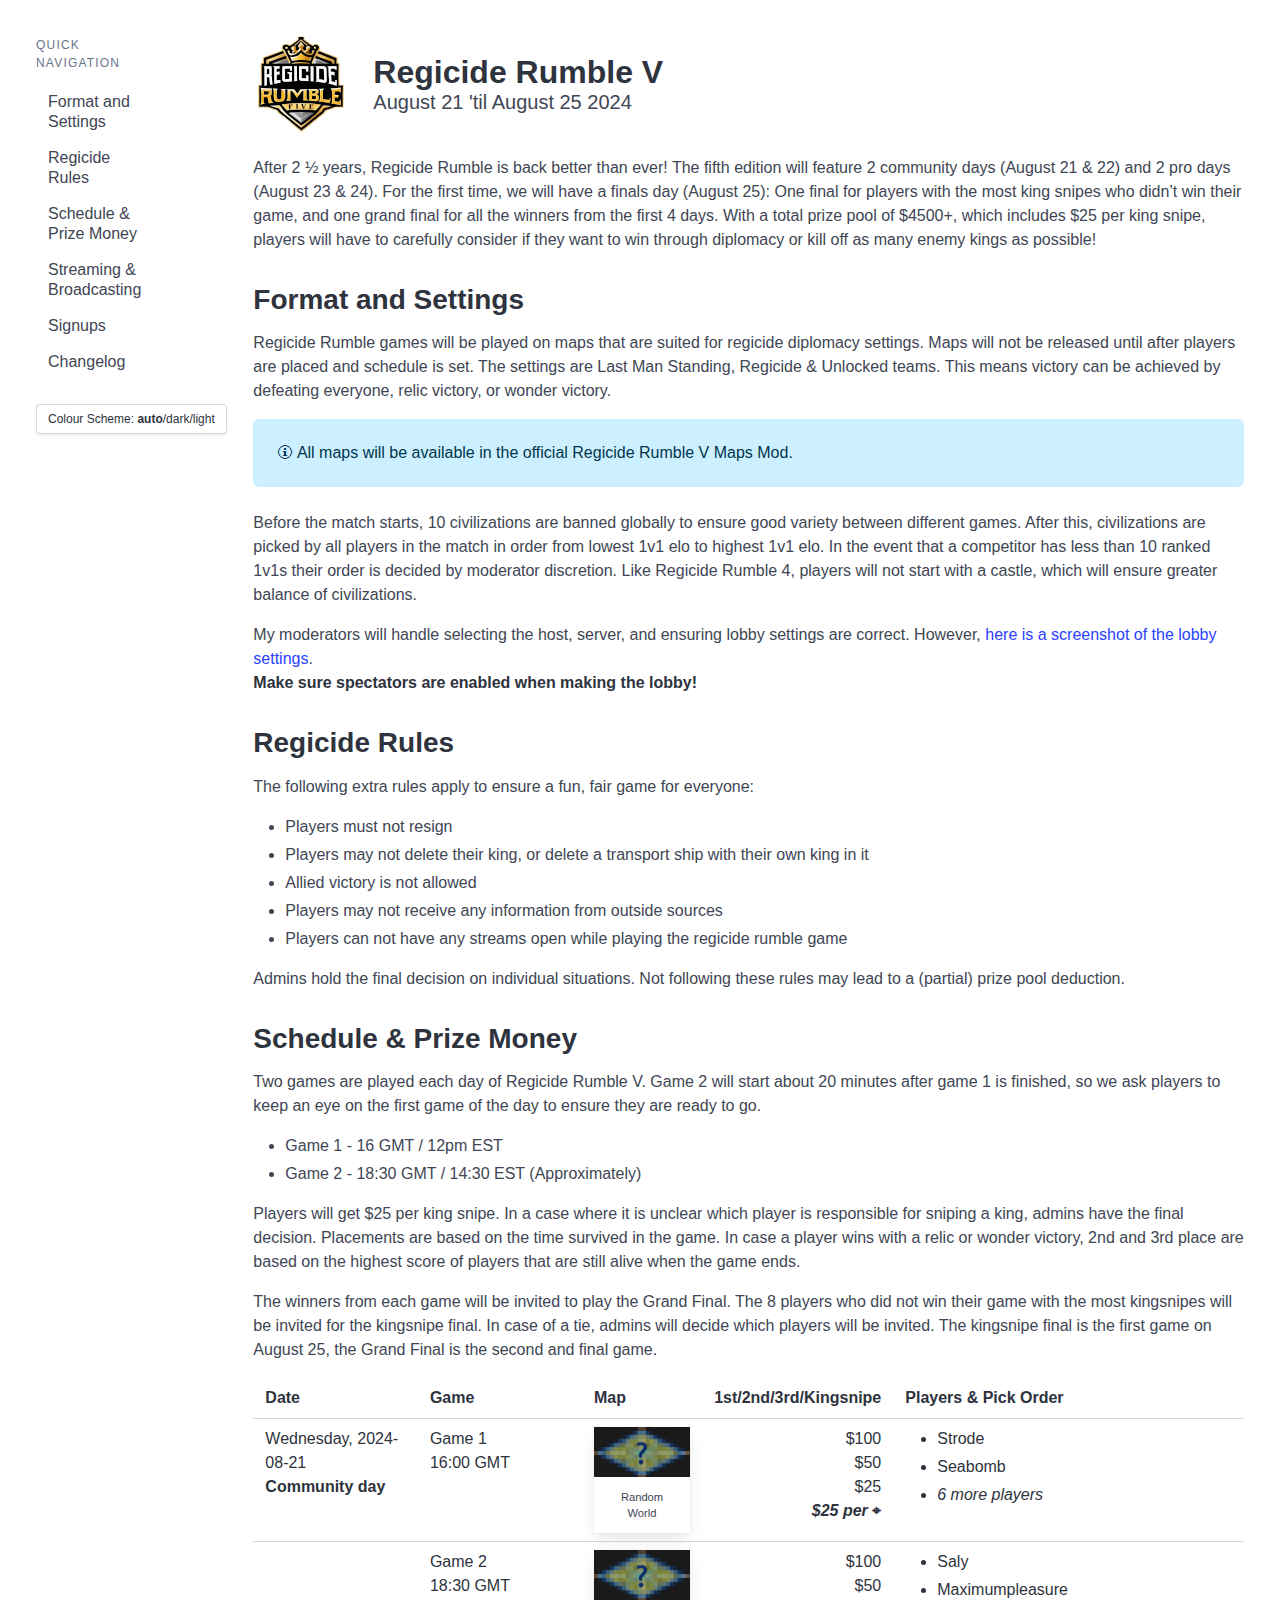
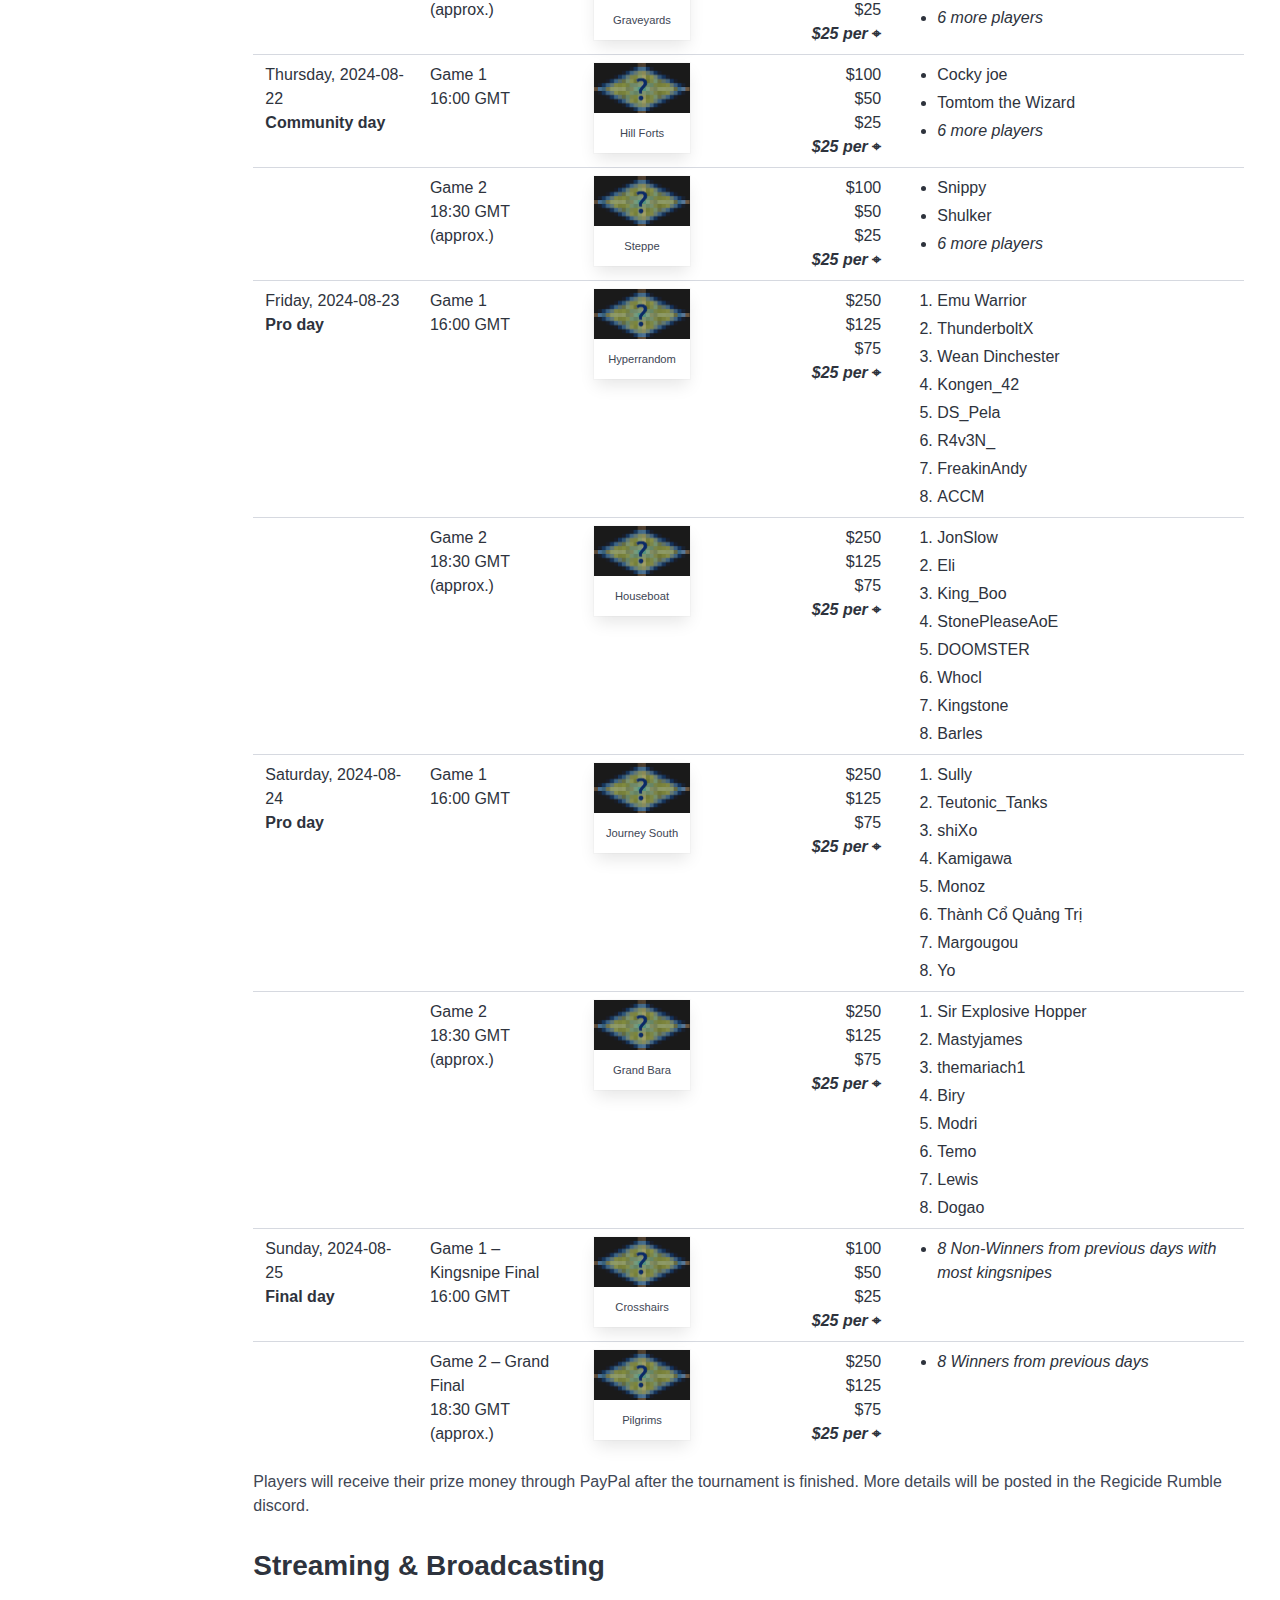
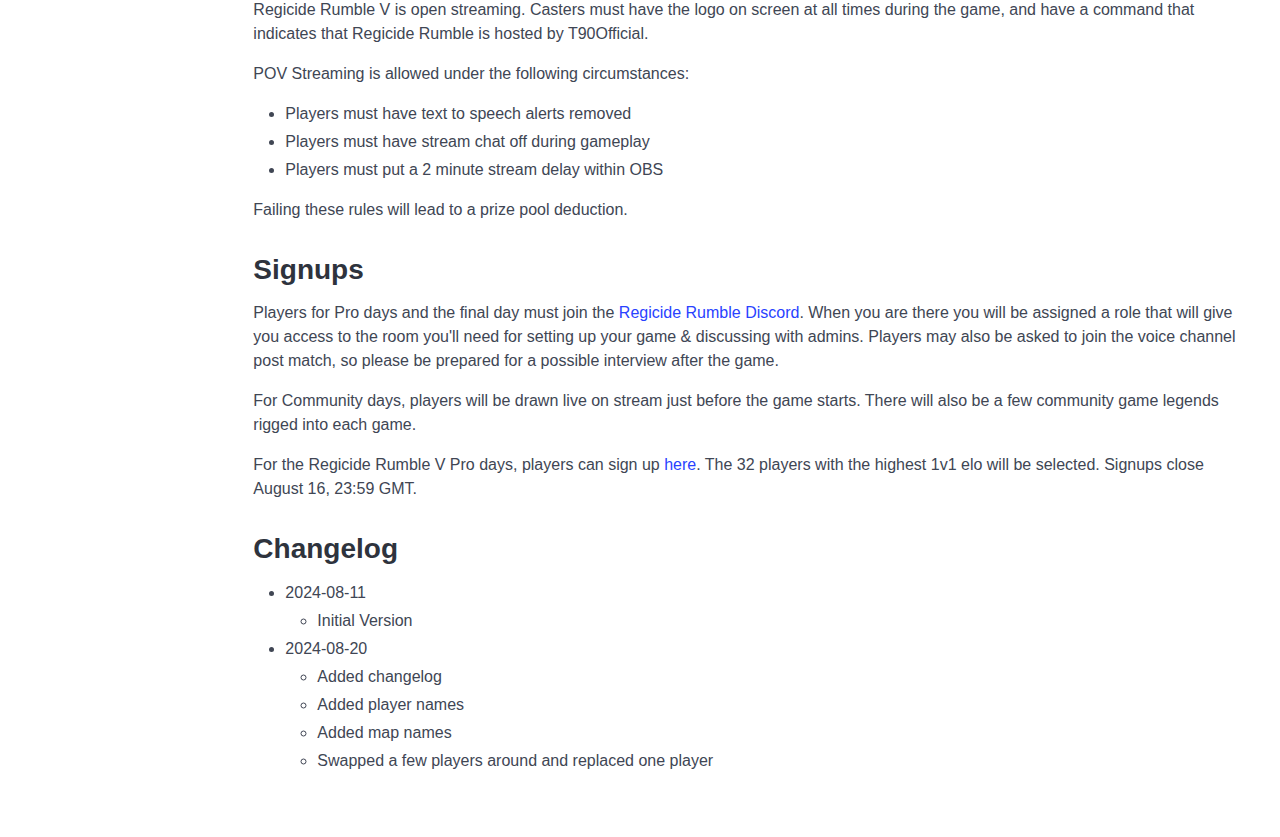
==== rr5/index.html @ 66075f6e "Swap players around and replace one player" ====
<!doctype html>
<html class="no-js" lang="en">

<head>
  <meta charset="utf-8">
  <meta name="viewport" content="width=device-width, initial-scale=1">
  <title>Regicide Rumble V</title>
  <link rel="stylesheet" href="css/bulma.min.css">
  <link rel="stylesheet" href="css/style.css">
  <meta name="description" content="Regicide Rumble 5">

  <meta property="og:title" content="Regicide Rumble 5">
  <meta property="og:description"
        content="The fifth edition will feature 2 community days (August 21 & 22) and 2 pro days (August 23 & 24). For the first time, we will have a finals day (August 25)!">
  <meta property="og:type" content="Website">
  <meta property="og:url" content="https://t90official.de/rr5">
  <meta property="og:image" content="https://t90official.de/rr5/icon.png">
  <meta property="og:image:alt" content="Regicide Rumble 5">

  <link rel="icon" href="/favicon.ico" sizes="any">
  <link rel="icon" href="/icon.png" type="image/png">
  <link rel="apple-touch-icon" href="icon.png">

  <link rel="manifest" href="site.webmanifest">
  <meta name="theme-color" content="#0c7fb6">
</head>

<body>
<div class="columns is-fullheight">
  <aside class="column is-2 is-narrow-mobile section menu">
    <p class="menu-label">Quick Navigation</p>
    <ul class="menu-list">
      <li><a href="#format-and-settings">Format and Settings</a></li>
      <li><a href="#regicide-rules">Regicide Rules</a></li>
      <li><a href="#schedule-and-prize-money">Schedule &amp; Prize Money</a></li>
      <li><a href="#streaming-and-broadcasting">Streaming &amp; Broadcasting</a></li>
      <li><a href="#signups">Signups</a></li>
      <li><a href="#changelog">Changelog</a></li>
    </ul>
    <button class="button is-small mt-5" onclick="toggleColourScheme()">
      Colour Scheme:&nbsp;
      <span class="colourscheme-auto">auto</span>
      /
      <span class="colourscheme-dark">dark</span>
      /
      <span class="colourscheme-light">light</span>
    </button>
  </aside>
  <div class="section">
    <div class="container">
      <div class="columns is-vcentered">
        <div class="column is-narrow">
          <figure class="image is-96x96">
            <img src="img/logo.png"/>
          </figure>
        </div>
        <div class="column">
          <h1 class="title">
            Regicide Rumble V
          </h1>
          <p class="subtitle">
            August 21 'til August 25 2024
          </p>
        </div>
      </div>
      <div class="content">
        <p>
          After 2 ½ years, Regicide Rumble is back better than ever!
          The fifth edition will feature 2 community days (August 21 & 22) and 2 pro days (August 23 & 24).
          For the first time, we will have a finals day (August 25):
          One final for players with the most king snipes who didn’t win their game,
          and one grand final for all the winners from the first 4 days.
          With a total prize pool of $4500+, which includes $25 per king snipe,
          players will have to carefully consider if they want to win through diplomacy
          or kill off as many enemy kings as possible!
        </p>

        <h2 id="format-and-settings">Format and Settings</h2>

        <p>
          Regicide Rumble games will be played on maps that are suited for regicide diplomacy settings. Maps will not be
          released until after players are placed and schedule is set. The settings are Last Man Standing, Regicide &
          Unlocked teams. This means victory can be achieved by defeating everyone, relic victory, or wonder victory.
        </p>

        <div class="notification is-info is-light">
          🛈 All maps will be available in the official Regicide Rumble V Maps Mod.
        </div>

        <p>
          Before the match starts, 10 civilizations are banned globally to ensure good variety between different games.
          After this, civilizations are picked by all players in the match in order from lowest 1v1 elo to highest 1v1
          elo.
          In the event that a competitor has less than 10 ranked 1v1s their order is decided by moderator discretion.
          Like Regicide Rumble 4, players will not start with a castle, which will ensure greater
          balance of civilizations.
        </p>
        <p>
          My moderators will handle selecting the host, server, and ensuring lobby settings are correct.
          However, <a href="img/lobby.png">here is a screenshot of the lobby settings</a>.<br>
          <strong>Make sure spectators are enabled when making the lobby!</strong>
        </p>

        <h2 id="regicide-rules">Regicide Rules</h2>

        <p>
          The following extra rules apply to ensure a fun, fair game for everyone:
        </p>
        <ul>
          <li>Players must not resign</li>
          <li>Players may not delete their king, or delete a transport ship with their own king in it</li>
          <li>Allied victory is not allowed</li>
          <li>Players may not receive any information from outside sources</li>
          <li>Players can not have any streams open while playing the regicide rumble game</li>
        </ul>

        <p>
          Admins hold the final decision on individual situations. Not following these rules may lead to a (partial)
          prize
          pool deduction.
        </p>

        <h2 id="schedule-and-prize-money">Schedule & Prize Money</h2>

        <p>
          Two games are played each day of Regicide Rumble V. Game 2 will start about 20 minutes after game 1 is
          finished, so we ask players to keep an eye on the first game of the day to ensure they are ready to go.
        </p>


        <ul>
          <li>Game 1 - 16 GMT / 12pm EST</li>
          <li>Game 2 - 18:30 GMT / 14:30 EST (Approximately)</li>
        </ul>
        <p>
          Players will get $25 per king snipe. In a case where it is unclear which player is responsible for sniping a
          king, admins have the final decision. Placements are based on the time survived in the game. In case a player
          wins with a relic or wonder victory, 2nd and 3rd place are based on the highest score of players that are
          still alive when the game ends.
        </p>
        <p>
          The winners from each game will be invited to play the Grand Final. The 8 players who did not win their game
          with the most kingsnipes will be invited for the kingsnipe final. In case of a tie, admins will decide which
          players will be invited. The kingsnipe final is the first game on August 25, the Grand Final is the second and
          final game.
        </p>

        <table class="table">
          <tr>
            <th>Date</th>
            <th>Game</th>
            <th>Map</th>
            <th>1st/2nd/3rd/Kingsnipe</th>
            <th>Players &amp; Pick Order</th>
          </tr>
          <tr>
            <td>Wednesday, 2024-08-21<br><b>Community day</b></td>
            <td>Game 1<br>16:00 GMT</td>
            <td>
              <a href="img/sample-big.png">
                <div class="card">
                  <div class="card-image">
                    <figure class="image">
                      <img
                        src="img/sample.png"
                        alt="Placeholder image"
                      />
                    </figure>
                  </div>
                  <div class="card-content">
                    Random World
                  </div>
                </div>
              </a>
            </td>
            <td>$100<br>$50<br>$25<br><b><i>$25 per </i>⌖</b></td>
            <td>
              <ul>
                <li>Strode</li>
                <li>Seabomb</li>
                <li><i>6 more players</i></li>
              </ul>
            </td>
          </tr>
          <tr>
            <td></td>
            <td>Game 2<br>18:30 GMT (approx.)</td>
            <td>
              <a href="img/sample-big.png">
                <div class="card">
                  <div class="card-image">
                    <figure class="image">
                      <img
                        src="img/sample.png"
                        alt="Placeholder image"
                      />
                    </figure>
                  </div>
                  <div class="card-content">
                    Graveyards
                  </div>
                </div>
              </a>
            </td>
            <td>$100<br>$50<br>$25<br><b><i>$25 per </i>⌖</b></td>
            <td>
              <ul>
                <li>Saly</li>
                <li>Maximumpleasure</li>
                <li><i>6 more players</i></li>
              </ul>
            </td>
          </tr>
          <tr>
            <td>Thursday, 2024-08-22<br><b>Community day</b></td>
            <td>Game 1<br>16:00 GMT</td>
            <td>
              <a href="img/sample-big.png">
                <div class="card">
                  <div class="card-image">
                    <figure class="image">
                      <img
                        src="img/sample.png"
                        alt="Placeholder image"
                      />
                    </figure>
                  </div>
                  <div class="card-content">
                    Hill Forts
                  </div>
                </div>
              </a>
            </td>
            <td>$100<br>$50<br>$25<br><b><i>$25 per </i>⌖</b></td>
            <td>
              <ul>
                <li>Cocky joe</li>
                <li>Tomtom the Wizard</li>
                <li><i>6 more players</i></li>
              </ul>
            </td>
          </tr>
          <tr>
            <td></td>
            <td>Game 2<br>18:30 GMT (approx.)</td>
            <td>
              <a href="img/sample-big.png">
                <div class="card">
                  <div class="card-image">
                    <figure class="image">
                      <img
                        src="img/sample.png"
                        alt="Placeholder image"
                      />
                    </figure>
                  </div>
                  <div class="card-content">
                    Steppe
                  </div>
                </div>
              </a>
            </td>
            <td>$100<br>$50<br>$25<br><b><i>$25 per </i>⌖</b></td>
            <td>
              <ul>
                <li>Snippy</li>
                <li>Shulker</li>
                <li><i>6 more players</i></li>
              </ul>
            </td>
          </tr>
          <tr>
            <td>Friday, 2024-08-23<br><b>Pro day</b></td>
            <td>Game 1<br>16:00 GMT</td>
            <td>
              <a href="img/sample-big.png">
                <div class="card">
                  <div class="card-image">
                    <figure class="image">
                      <img
                        src="img/sample.png"
                        alt="Placeholder image"
                      />
                    </figure>
                  </div>
                  <div class="card-content">
                    Hyperrandom
                  </div>
                </div>
              </a>
            </td>
            <td>$250<br>$125<br>$75<br><b><i>$25 per </i>⌖</b></td>
            <td>
              <ol>
                <li>Emu Warrior</li>
                <li>ThunderboltX</li>
                <li>Wean Dinchester</li>
                <li>Kongen_42</li>
                <li>DS_Pela</li>
                <li>R4v3N_</li>
                <li>FreakinAndy</li>
                <li>ACCM</li>
              </ol>
            </td>
          </tr>
          <tr>
            <td></td>
            <td>Game 2<br>18:30 GMT (approx.)</td>
            <td>
              <a href="img/sample-big.png">
                <div class="card">
                  <div class="card-image">
                    <figure class="image">
                      <img
                        src="img/sample.png"
                        alt="Placeholder image"
                      />
                    </figure>
                  </div>
                  <div class="card-content">
                    Houseboat
                  </div>
                </div>
              </a>
            </td>
            <td>$250<br>$125<br>$75<br><b><i>$25 per </i>⌖</b></td>
            <td>
              <ol>
                <li>JonSlow</li>
                <li>Eli</li>
                <li>King_Boo</li>
                <li>StonePleaseAoE</li>
                <li>DOOMSTER</li>
                <li>Whocl</li>
                <li>Kingstone</li>
                <li>Barles</li>
              </ol>
            </td>
          </tr>
          <tr>
            <td>Saturday, 2024-08-24<br><b>Pro day</b></td>
            <td>Game 1<br>16:00 GMT</td>
            <td>
              <a href="img/sample-big.png">
                <div class="card">
                  <div class="card-image">
                    <figure class="image">
                      <img
                        src="img/sample.png"
                        alt="Placeholder image"
                      />
                    </figure>
                  </div>
                  <div class="card-content">
                    Journey South
                  </div>
                </div>
              </a>
            </td>
            <td>$250<br>$125<br>$75<br><b><i>$25 per </i>⌖</b></td>
            <td>
              <ol>
                <li>Sully</li>
                <li>Teutonic_Tanks</li>
                <li>shiXo</li>
                <li>Kamigawa</li>
                <li>Monoz</li>
                <li>Thành Cổ Quảng Trị</li>
                <li>Margougou</li>
                <li>Yo</li>
              </ol>
            </td>
          </tr>
          <tr>
            <td></td>
            <td>Game 2<br>18:30 GMT (approx.)</td>
            <td>
              <a href="img/sample-big.png">
                <div class="card">
                  <div class="card-image">
                    <figure class="image">
                      <img
                        src="img/sample.png"
                        alt="Placeholder image"
                      />
                    </figure>
                  </div>
                  <div class="card-content">
                    Grand Bara
                  </div>
                </div>
              </a>
            </td>
            <td>$250<br>$125<br>$75<br><b><i>$25 per </i>⌖</b></td>
            <td>
              <ol>
                <li>Sir Explosive Hopper</li>
                <li>Mastyjames</li>
                <li>themariach1</li>
                <li>Biry</li>
                <li>Modri</li>
                <li>Temo</li>
                <li>Lewis</li>
                <li>Dogao</li>
              </ol>
            </td>
          </tr>
          <tr>
            <td>Sunday, 2024-08-25<br><b>Final day</b></td>
            <td>Game 1 – Kingsnipe Final<br>16:00 GMT</td>
            <td>
              <a href="img/sample-big.png">
                <div class="card">
                  <div class="card-image">
                    <figure class="image">
                      <img
                        src="img/sample.png"
                        alt="Placeholder image"
                      />
                    </figure>
                  </div>
                  <div class="card-content">
                    Crosshairs
                  </div>
                </div>
              </a>
            </td>
            <td>$100<br>$50<br>$25<br><b><i>$25 per </i>⌖</b></td>
            <td>
              <ul>
                <li><i>8 Non-Winners from previous days with most kingsnipes</i></li>
              </ul>
            </td>
          </tr>
          <tr>
            <td></td>
            <td>Game 2 – Grand Final<br>18:30 GMT (approx.)</td>
            <td>
              <a href="img/sample-big.png">
                <div class="card">
                  <div class="card-image">
                    <figure class="image">
                      <img
                        src="img/sample.png"
                        alt="Placeholder image"
                      />
                    </figure>
                  </div>
                  <div class="card-content">
                    Pilgrims
                  </div>
                </div>
              </a>
            </td>
            <td>$250<br>$125<br>$75<br><b><i>$25 per </i>⌖</b></td>
            <td>
              <ul>
                <li><i>8 Winners from previous days</i></li>
              </ul>
            </td>
          </tr>
        </table>

        <p>
          Players will receive their prize money through PayPal after the tournament is finished.
          More details will be posted in the Regicide Rumble discord.
        </p>


        <h2 id="streaming-and-broadcasting">Streaming & Broadcasting</h2>

        <p>
          Regicide Rumble V is open streaming. Casters must have the logo on screen at all times during the game, and
          have a command that indicates that Regicide Rumble is hosted by T90Official.
        </p>
        <p>
          POV Streaming is allowed under the following circumstances:
        </p>
        <ul>
          <li>Players must have text to speech alerts removed</li>
          <li>Players must have stream chat off during gameplay</li>
          <li>Players must put a 2 minute stream delay within OBS</li>
        </ul>

        <p>
          Failing these rules will lead to a prize pool deduction.
        </p>

        <h2 id="signups">Signups</h2>

        <p>
          Players for Pro days and the final day must join the
          <a href="https://discord.gg/V7cvZp3d6P">Regicide Rumble Discord</a>. When you are there you will
          be assigned a role that will give you access to the room you'll need for setting up your game & discussing
          with admins. Players may also be asked to join the voice channel post match, so please be prepared for a
          possible interview after the game.
        </p>
        <p>
          For Community days, players will be drawn live on stream just before the game starts. There will also be a few
          community game legends rigged into each game.
        </p>
        <p>
          For the Regicide Rumble V Pro days, players can sign up <a href="https://forms.gle/PcfqK4EYPYj81sYC8">here</a>.
          The 32 players with the highest 1v1 elo will be selected. Signups close August 16, 23:59 GMT.
        </p>

        <h2 id="changelog">Changelog</h2>
        <ul>
          <li>2024-08-11
          <ul>
            <li>Initial Version</li>
          </ul>
          </li>
          <li>2024-08-20
          <ul>
            <li>Added changelog</li>
            <li>Added player names</li>
            <li>Added map names</li>
            <li>Swapped a few players around and replaced one player</li>
          </ul>
          </li>
        </ul>
      </div>
    </div>
  </div>
</div>
</body>
<script>
  const toggleColourScheme = () => {
    const currentTheme = document.documentElement.dataset.theme;
    if (currentTheme === undefined) {
      document.documentElement.dataset.theme = 'dark';
    } else if (currentTheme === 'dark') {
      document.documentElement.dataset.theme = 'light';
    } else if (currentTheme === 'light') {
      delete document.documentElement.dataset['theme'];
    }
  }
</script>
</html>
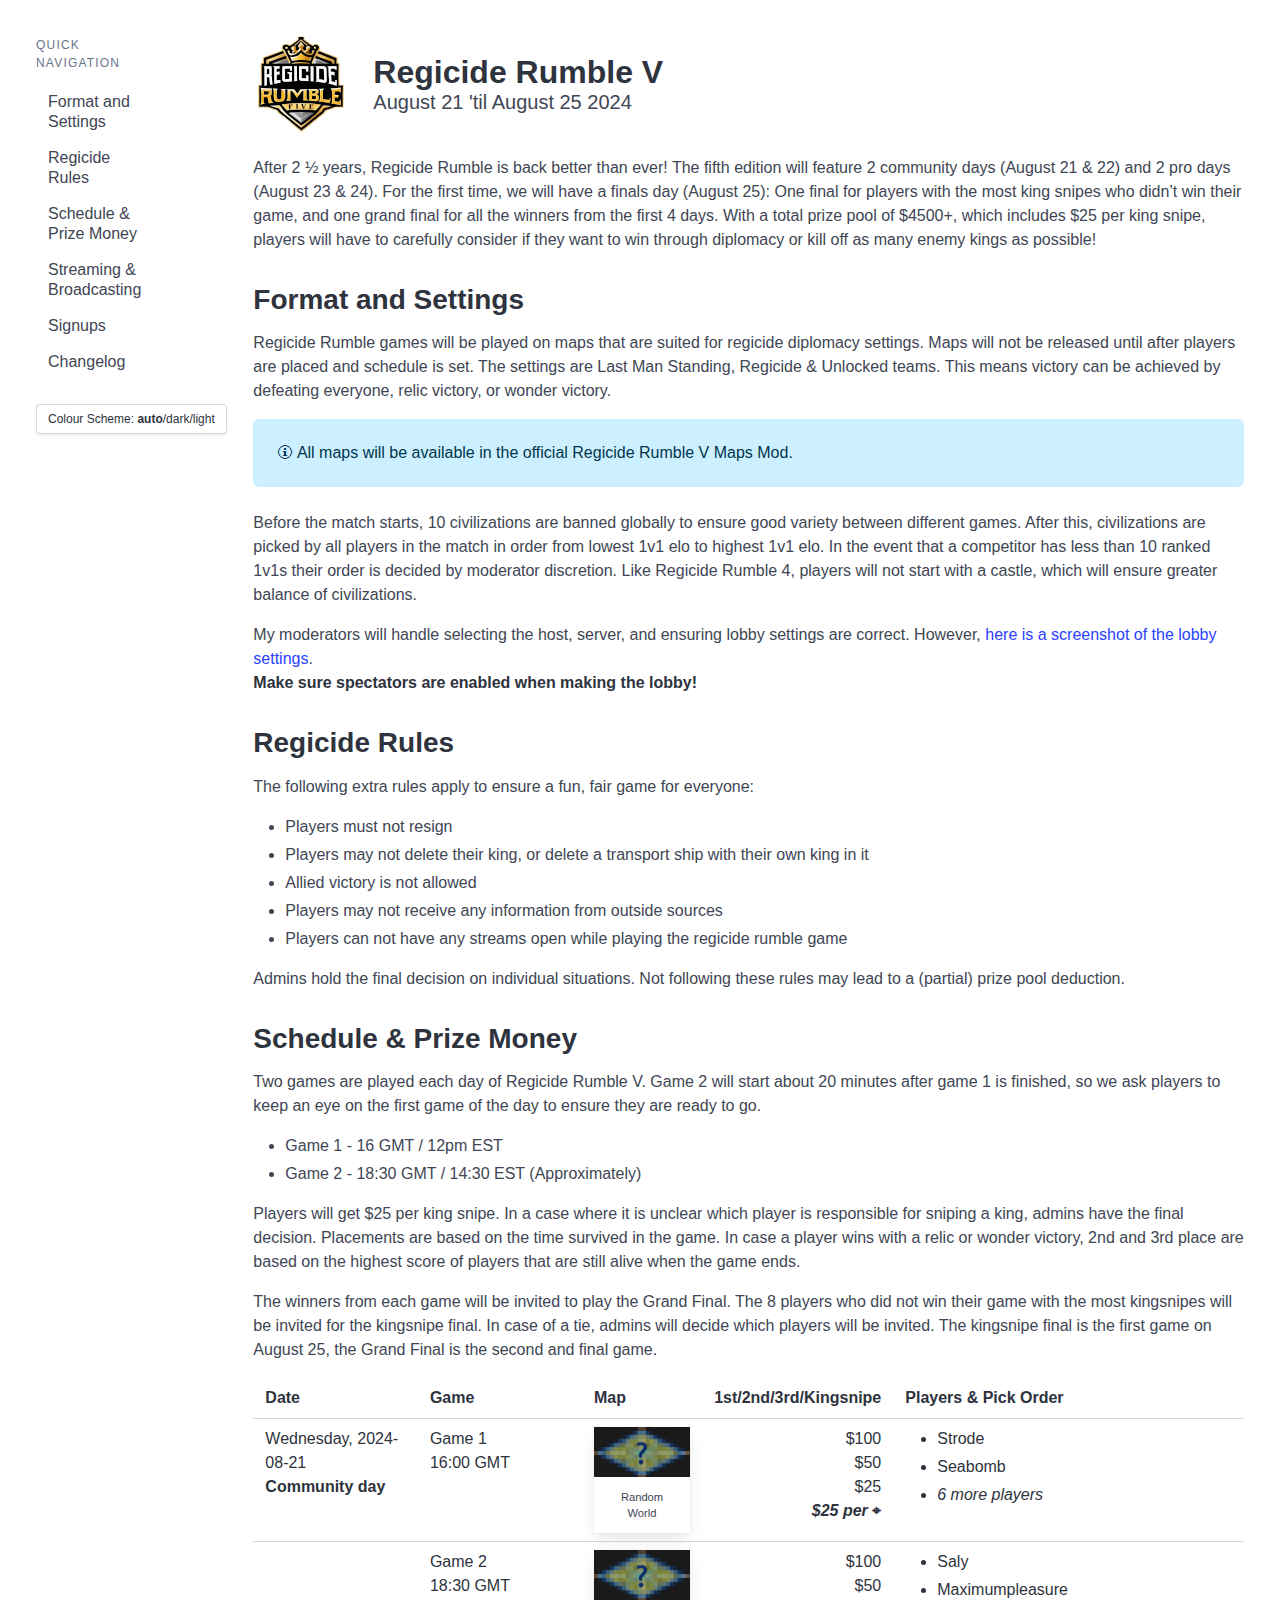
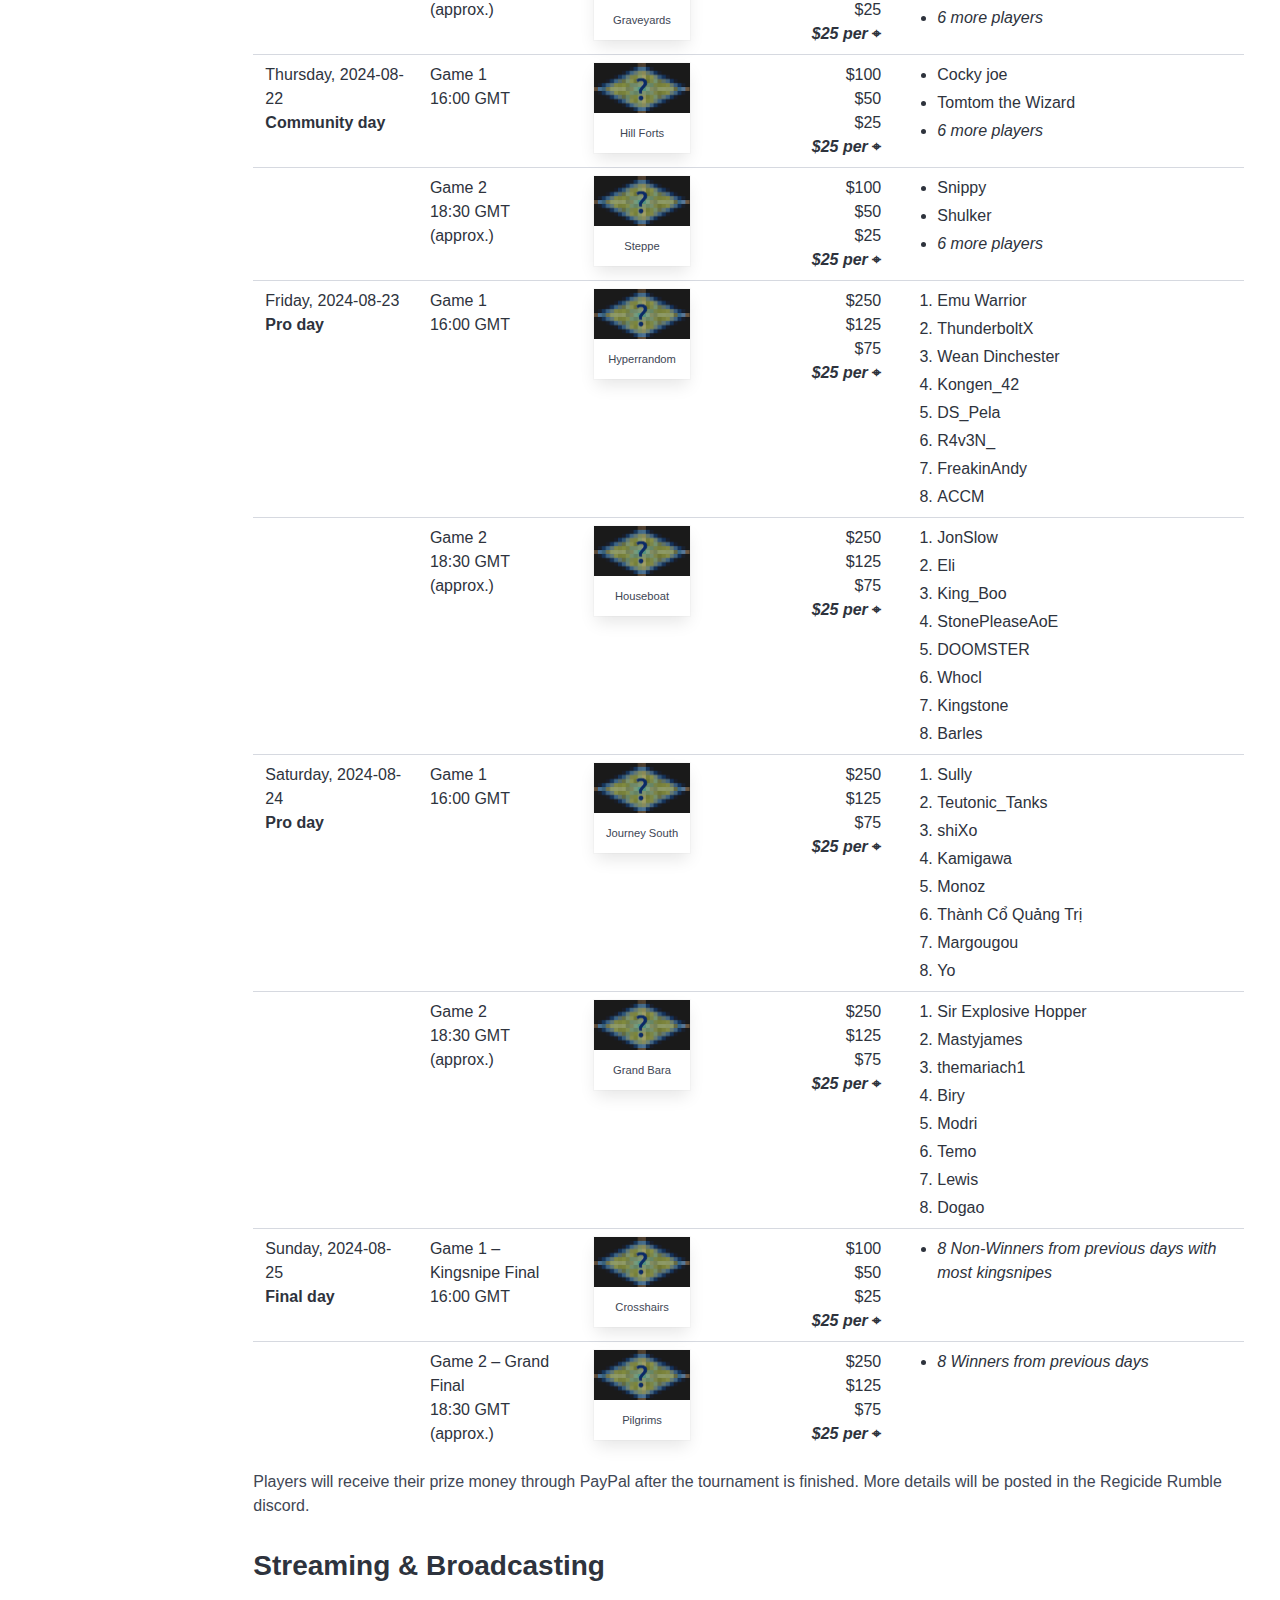
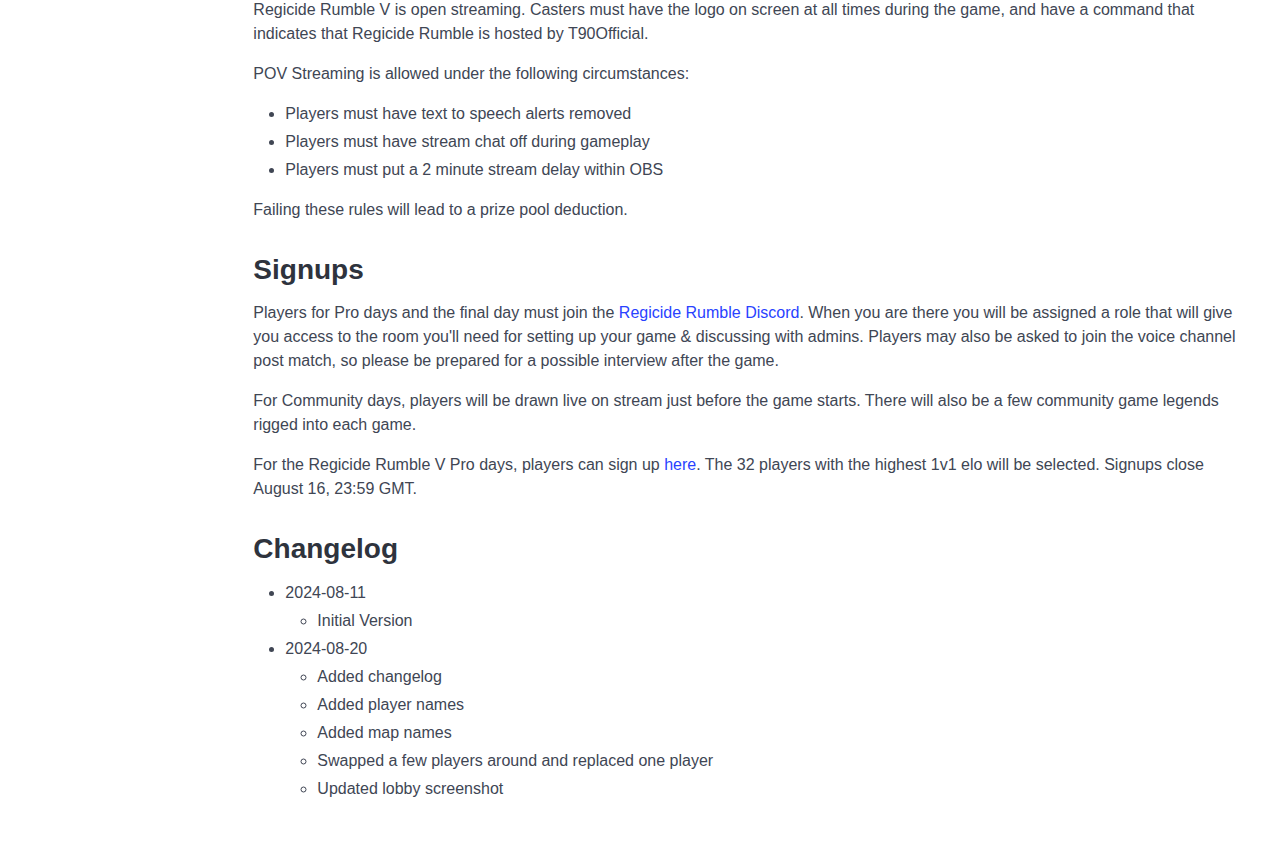
==== commit 636da7c9: "Update lobby screenshot" ====
--- a/rr5/index.html
+++ b/rr5/index.html
@@ -517,6 +517,7 @@
             <li>Added player names</li>
             <li>Added map names</li>
             <li>Swapped a few players around and replaced one player</li>
+            <li>Updated lobby screenshot</li>
           </ul>
           </li>
         </ul>
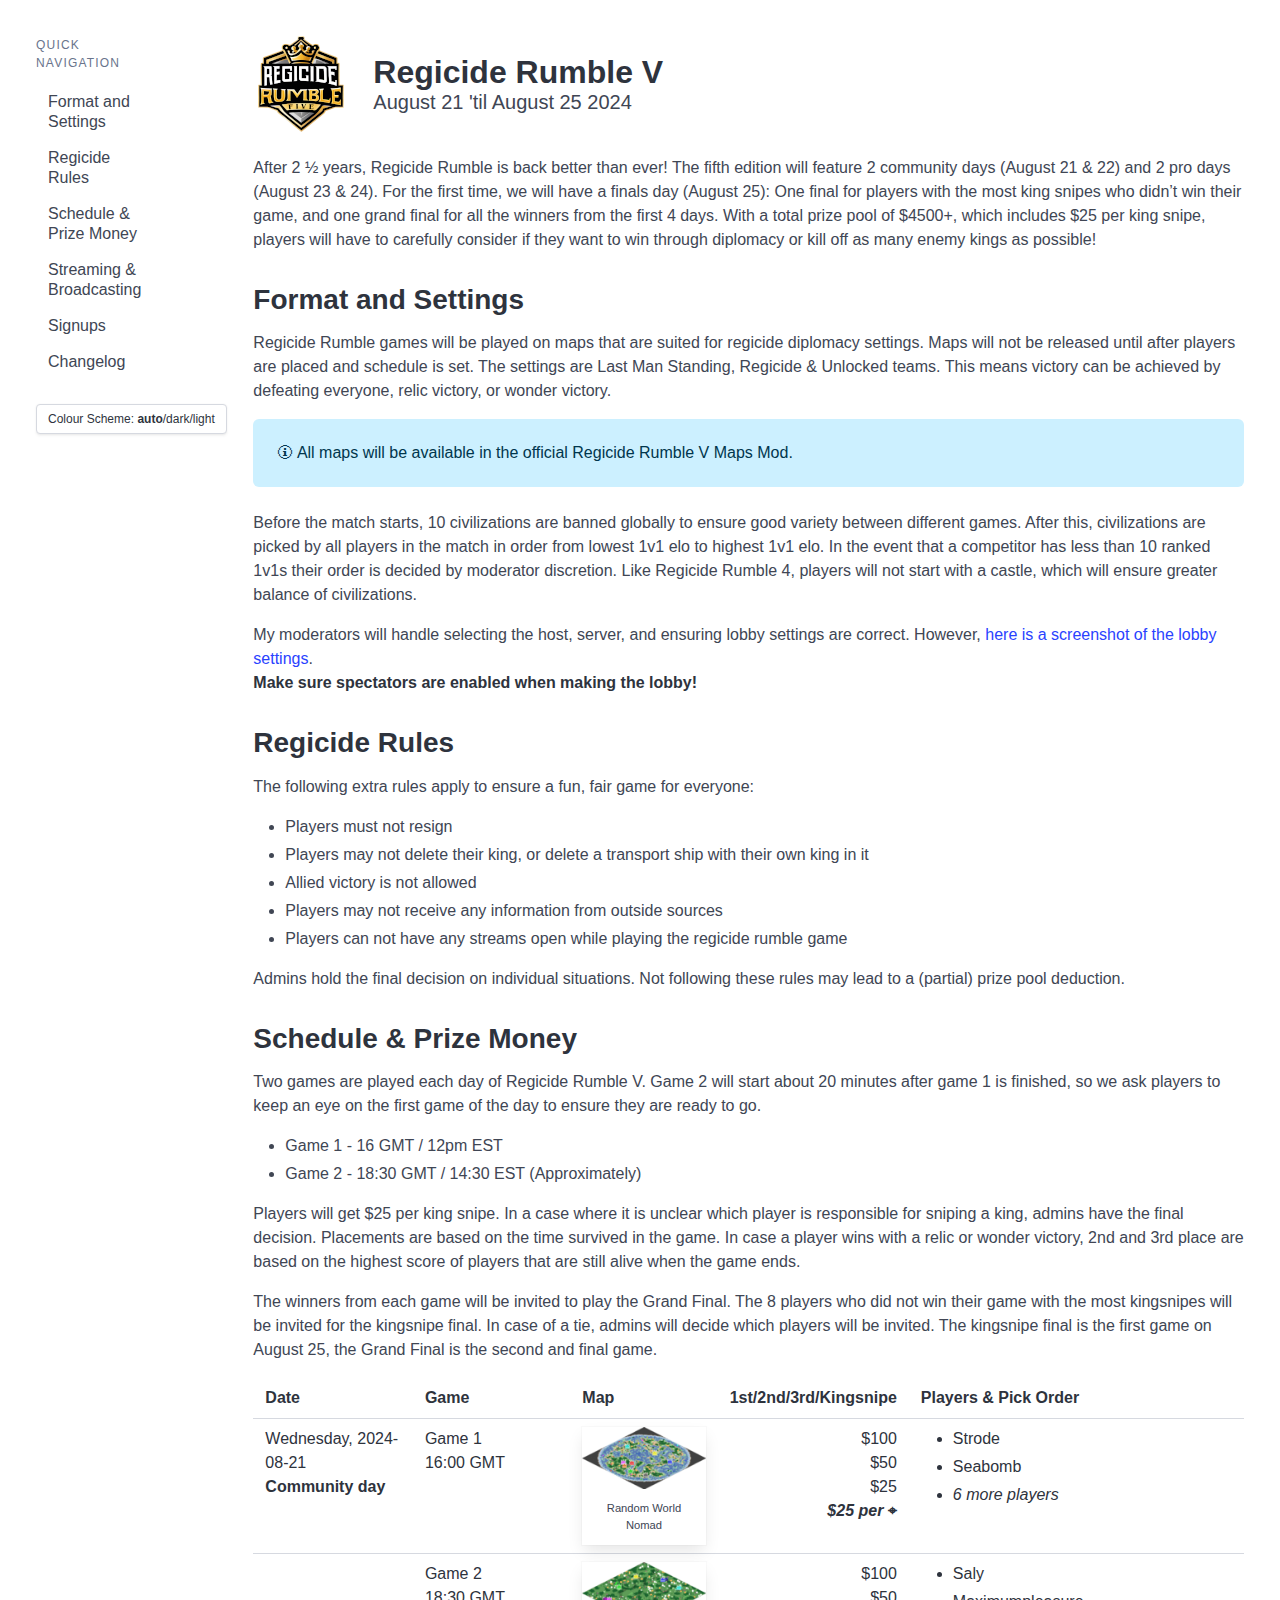
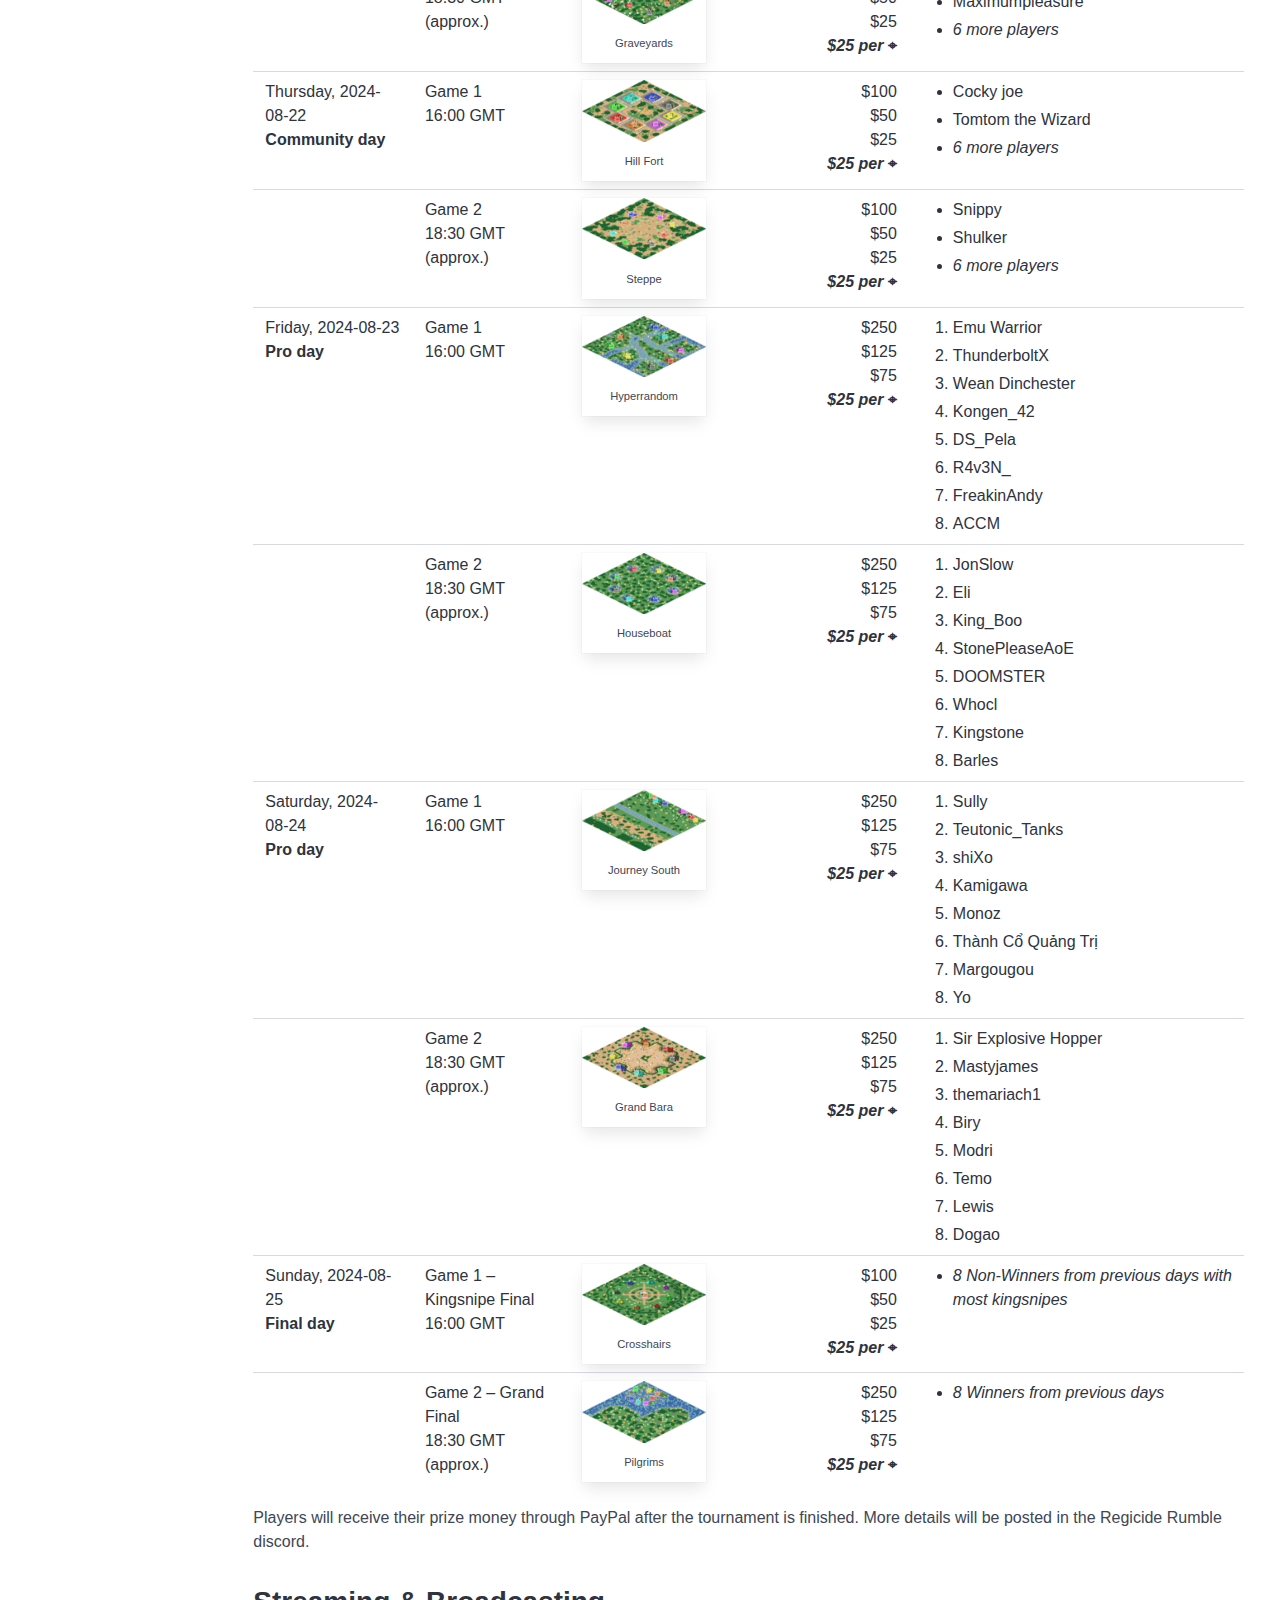
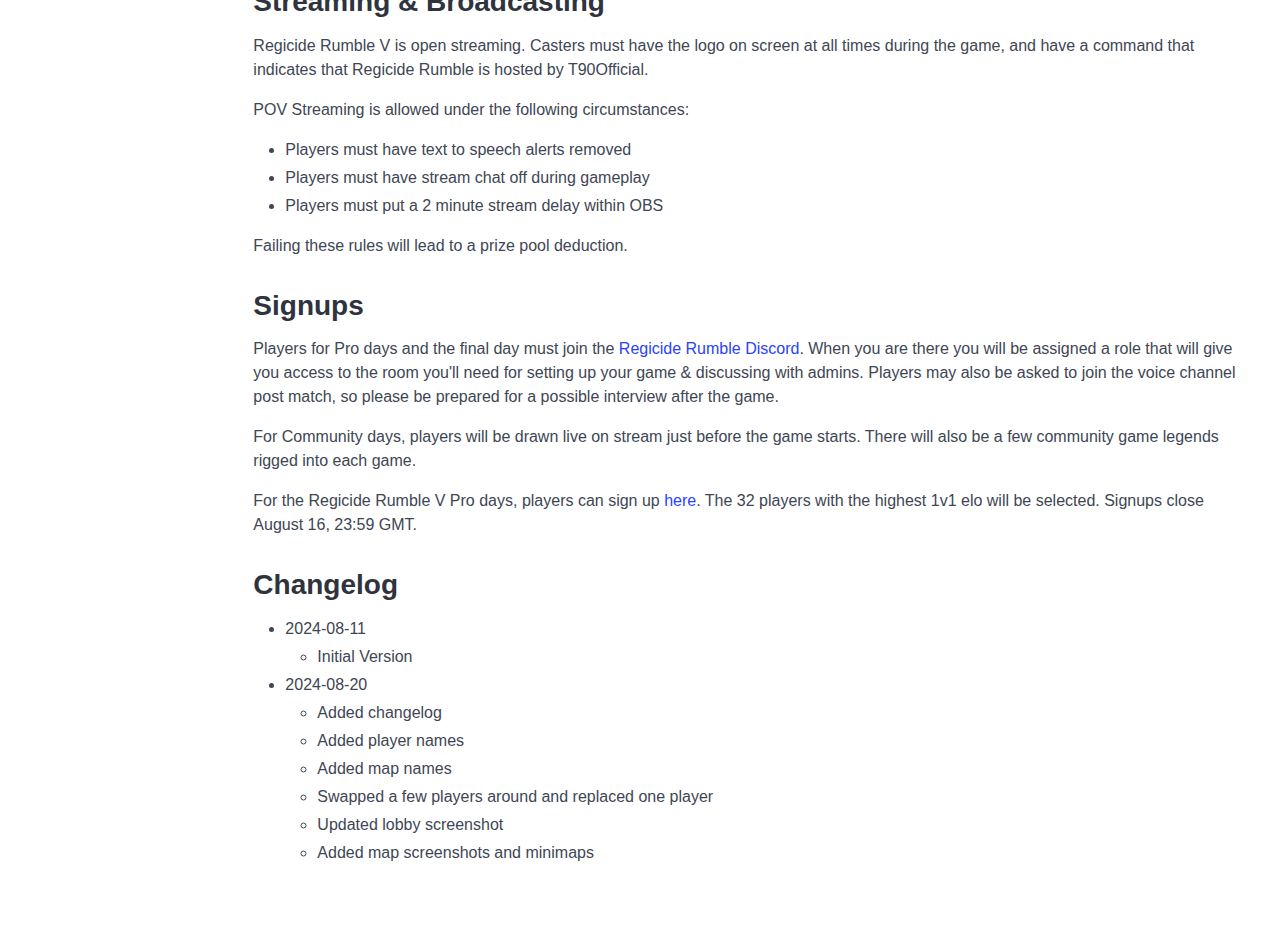
==== commit 44e8a8bc: "Add map screenshots and minimaps" ====
--- a/rr5/index.html
+++ b/rr5/index.html
@@ -157,18 +157,18 @@
             <td>Wednesday, 2024-08-21<br><b>Community day</b></td>
             <td>Game 1<br>16:00 GMT</td>
             <td>
-              <a href="img/sample-big.png">
-                <div class="card">
-                  <div class="card-image">
-                    <figure class="image">
-                      <img
-                        src="img/sample.png"
-                        alt="Placeholder image"
-                      />
-                    </figure>
-                  </div>
-                  <div class="card-content">
-                    Random World
+              <a href="img/maps/RandomWorldNomad.png">
+                <div class="card">
+                  <div class="card-image">
+                    <figure class="image">
+                      <img
+                        src="img/maps/RandomWorldNomad-minimap.png"
+                        alt="Random World Nomad"
+                      />
+                    </figure>
+                  </div>
+                  <div class="card-content">
+                    Random World Nomad
                   </div>
                 </div>
               </a>
@@ -186,13 +186,13 @@
             <td></td>
             <td>Game 2<br>18:30 GMT (approx.)</td>
             <td>
-              <a href="img/sample-big.png">
-                <div class="card">
-                  <div class="card-image">
-                    <figure class="image">
-                      <img
-                        src="img/sample.png"
-                        alt="Placeholder image"
+              <a href="img/maps/Graveyards.png">
+                <div class="card">
+                  <div class="card-image">
+                    <figure class="image">
+                      <img
+                        src="img/maps/Graveyards-minimap.png"
+                        alt="Graveyards"
                       />
                     </figure>
                   </div>
@@ -215,18 +215,18 @@
             <td>Thursday, 2024-08-22<br><b>Community day</b></td>
             <td>Game 1<br>16:00 GMT</td>
             <td>
-              <a href="img/sample-big.png">
-                <div class="card">
-                  <div class="card-image">
-                    <figure class="image">
-                      <img
-                        src="img/sample.png"
-                        alt="Placeholder image"
-                      />
-                    </figure>
-                  </div>
-                  <div class="card-content">
-                    Hill Forts
+              <a href="img/maps/HillFort.png">
+                <div class="card">
+                  <div class="card-image">
+                    <figure class="image">
+                      <img
+                        src="img/maps/HillFort-minimap.png"
+                        alt="Hill Fort"
+                      />
+                    </figure>
+                  </div>
+                  <div class="card-content">
+                    Hill Fort
                   </div>
                 </div>
               </a>
@@ -244,13 +244,13 @@
             <td></td>
             <td>Game 2<br>18:30 GMT (approx.)</td>
             <td>
-              <a href="img/sample-big.png">
-                <div class="card">
-                  <div class="card-image">
-                    <figure class="image">
-                      <img
-                        src="img/sample.png"
-                        alt="Placeholder image"
+              <a href="img/maps/Steppe.png">
+                <div class="card">
+                  <div class="card-image">
+                    <figure class="image">
+                      <img
+                        src="img/maps/Steppe-minimap.png"
+                        alt="Steppe"
                       />
                     </figure>
                   </div>
@@ -273,13 +273,13 @@
             <td>Friday, 2024-08-23<br><b>Pro day</b></td>
             <td>Game 1<br>16:00 GMT</td>
             <td>
-              <a href="img/sample-big.png">
-                <div class="card">
-                  <div class="card-image">
-                    <figure class="image">
-                      <img
-                        src="img/sample.png"
-                        alt="Placeholder image"
+              <a href="img/maps/HyperRandom.png">
+                <div class="card">
+                  <div class="card-image">
+                    <figure class="image">
+                      <img
+                        src="img/maps/HyperRandom-minimap.png"
+                        alt="Hyperrandom"
                       />
                     </figure>
                   </div>
@@ -307,13 +307,13 @@
             <td></td>
             <td>Game 2<br>18:30 GMT (approx.)</td>
             <td>
-              <a href="img/sample-big.png">
-                <div class="card">
-                  <div class="card-image">
-                    <figure class="image">
-                      <img
-                        src="img/sample.png"
-                        alt="Placeholder image"
+              <a href="img/maps/Houseboat.png">
+                <div class="card">
+                  <div class="card-image">
+                    <figure class="image">
+                      <img
+                        src="img/maps/Houseboat-minimap.png"
+                        alt="Houseboat"
                       />
                     </figure>
                   </div>
@@ -341,13 +341,13 @@
             <td>Saturday, 2024-08-24<br><b>Pro day</b></td>
             <td>Game 1<br>16:00 GMT</td>
             <td>
-              <a href="img/sample-big.png">
-                <div class="card">
-                  <div class="card-image">
-                    <figure class="image">
-                      <img
-                        src="img/sample.png"
-                        alt="Placeholder image"
+              <a href="img/maps/JourneySouth.png">
+                <div class="card">
+                  <div class="card-image">
+                    <figure class="image">
+                      <img
+                        src="img/maps/JourneySouth-minimap.png"
+                        alt="Journey South"
                       />
                     </figure>
                   </div>
@@ -375,13 +375,13 @@
             <td></td>
             <td>Game 2<br>18:30 GMT (approx.)</td>
             <td>
-              <a href="img/sample-big.png">
-                <div class="card">
-                  <div class="card-image">
-                    <figure class="image">
-                      <img
-                        src="img/sample.png"
-                        alt="Placeholder image"
+              <a href="img/maps/GrandBara.png">
+                <div class="card">
+                  <div class="card-image">
+                    <figure class="image">
+                      <img
+                        src="img/maps/GrandBara-minimap.png"
+                        alt="Grand Bara"
                       />
                     </figure>
                   </div>
@@ -409,13 +409,13 @@
             <td>Sunday, 2024-08-25<br><b>Final day</b></td>
             <td>Game 1 – Kingsnipe Final<br>16:00 GMT</td>
             <td>
-              <a href="img/sample-big.png">
-                <div class="card">
-                  <div class="card-image">
-                    <figure class="image">
-                      <img
-                        src="img/sample.png"
-                        alt="Placeholder image"
+              <a href="img/maps/Crosshairs.png">
+                <div class="card">
+                  <div class="card-image">
+                    <figure class="image">
+                      <img
+                        src="img/maps/Crosshairs-minimap.png"
+                        alt="Crosshairs"
                       />
                     </figure>
                   </div>
@@ -436,13 +436,13 @@
             <td></td>
             <td>Game 2 – Grand Final<br>18:30 GMT (approx.)</td>
             <td>
-              <a href="img/sample-big.png">
-                <div class="card">
-                  <div class="card-image">
-                    <figure class="image">
-                      <img
-                        src="img/sample.png"
-                        alt="Placeholder image"
+              <a href="img/maps/Pilgrims.png">
+                <div class="card">
+                  <div class="card-image">
+                    <figure class="image">
+                      <img
+                        src="img/maps/Pilgrims-minimap.png"
+                        alt="Pilgrims"
                       />
                     </figure>
                   </div>
@@ -518,6 +518,7 @@
             <li>Added map names</li>
             <li>Swapped a few players around and replaced one player</li>
             <li>Updated lobby screenshot</li>
+            <li>Added map screenshots and minimaps</li>
           </ul>
           </li>
         </ul>
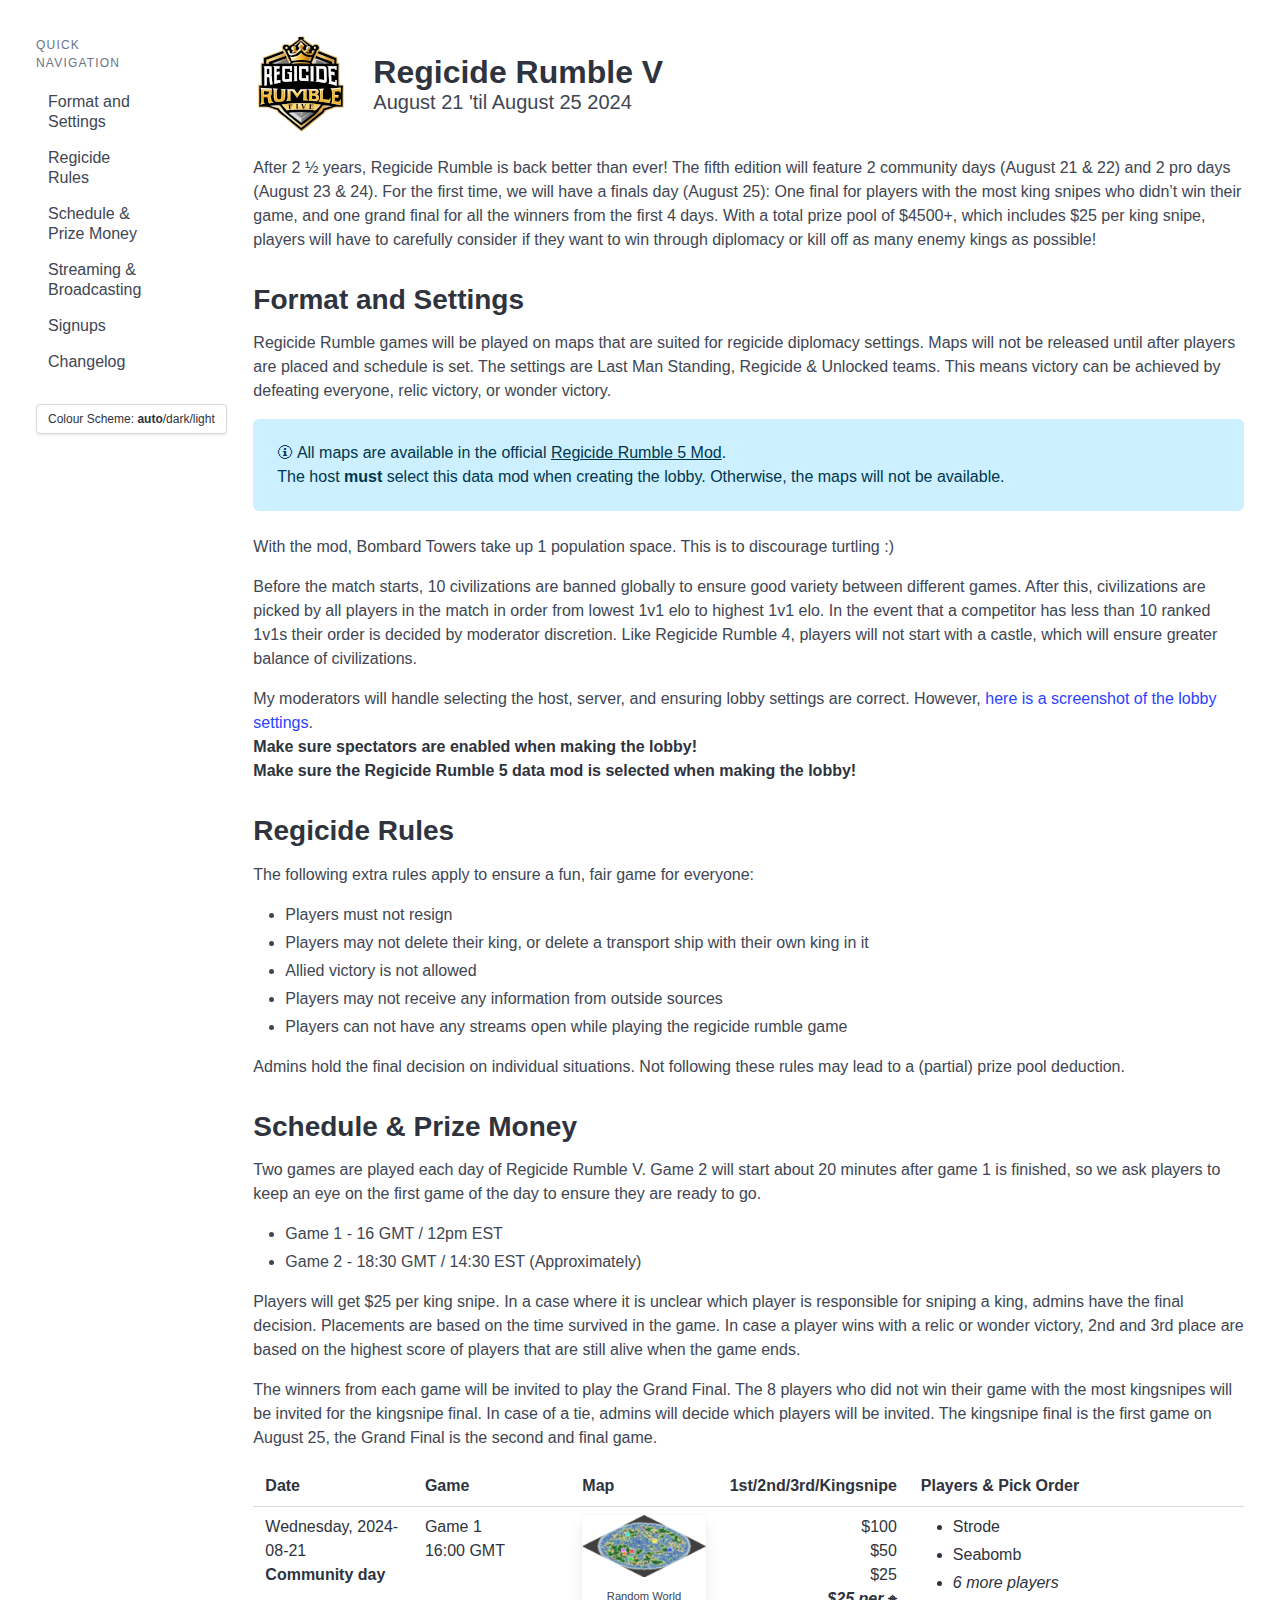
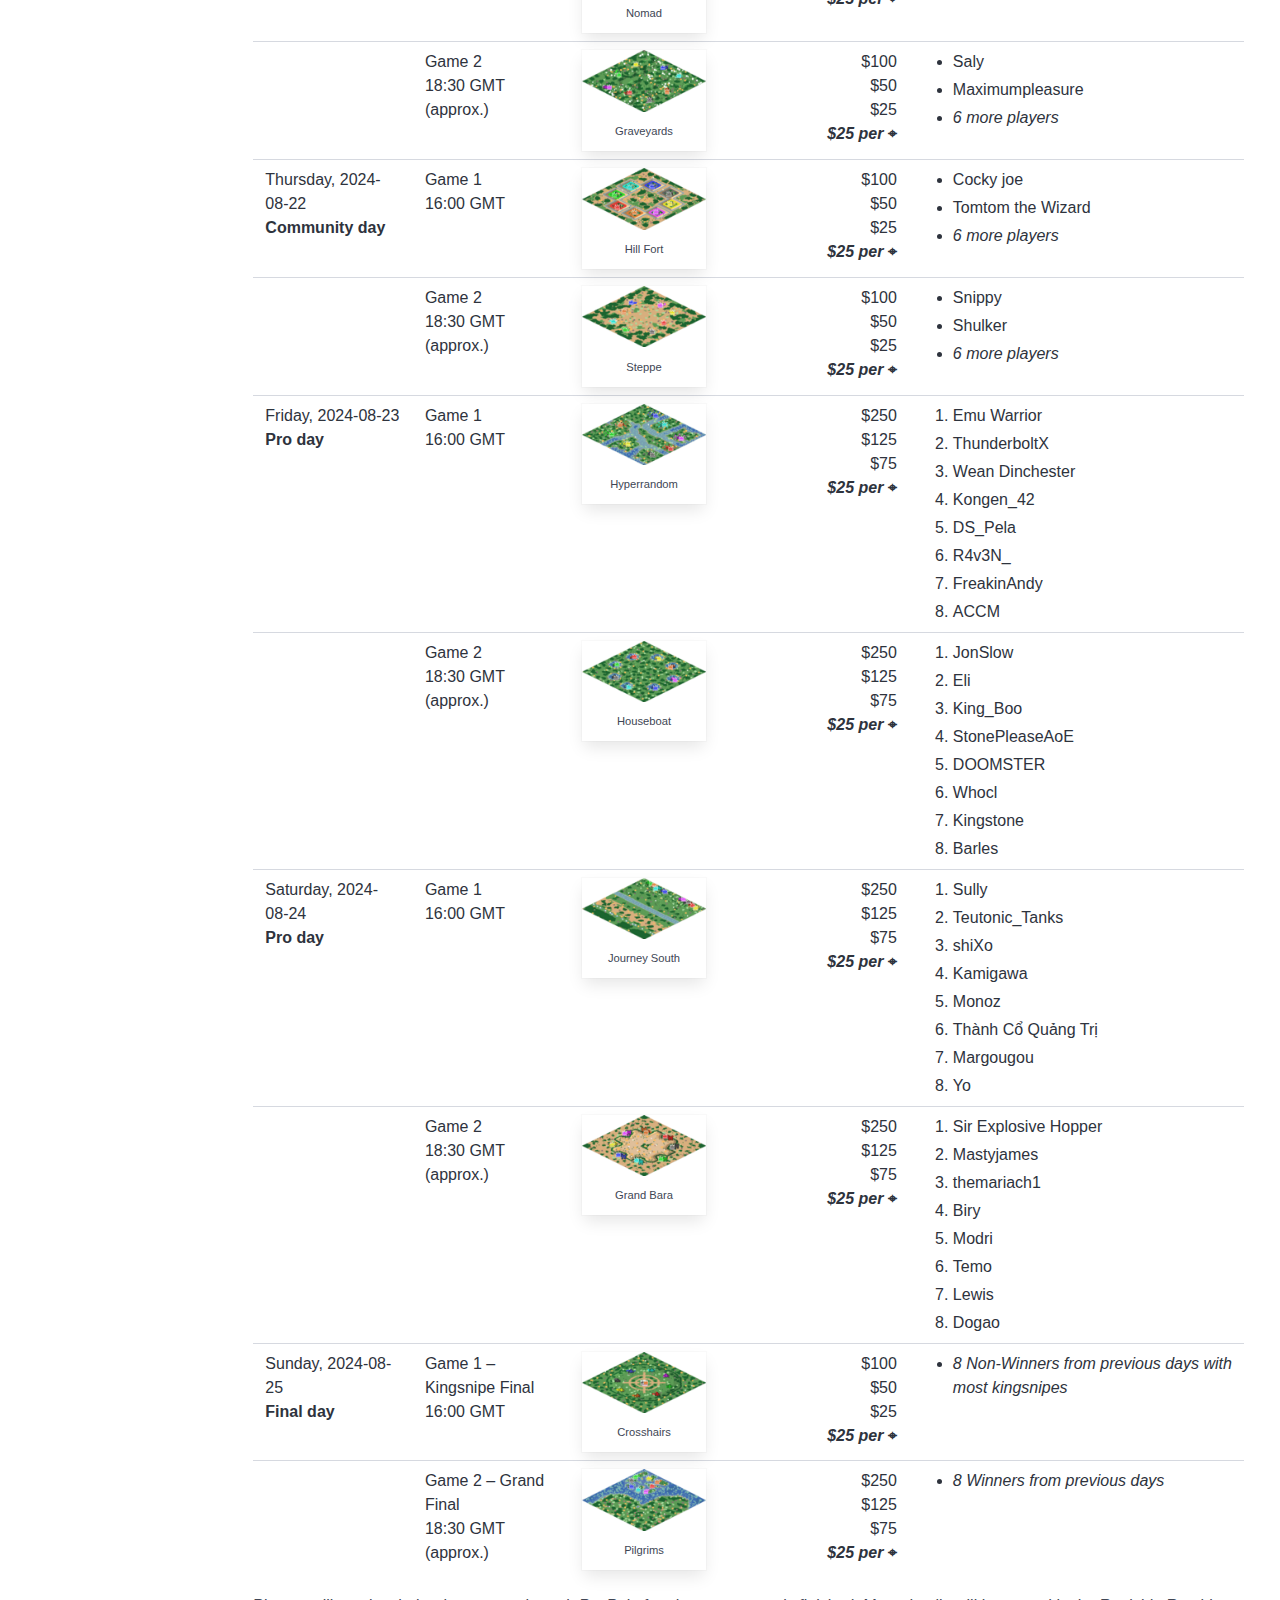
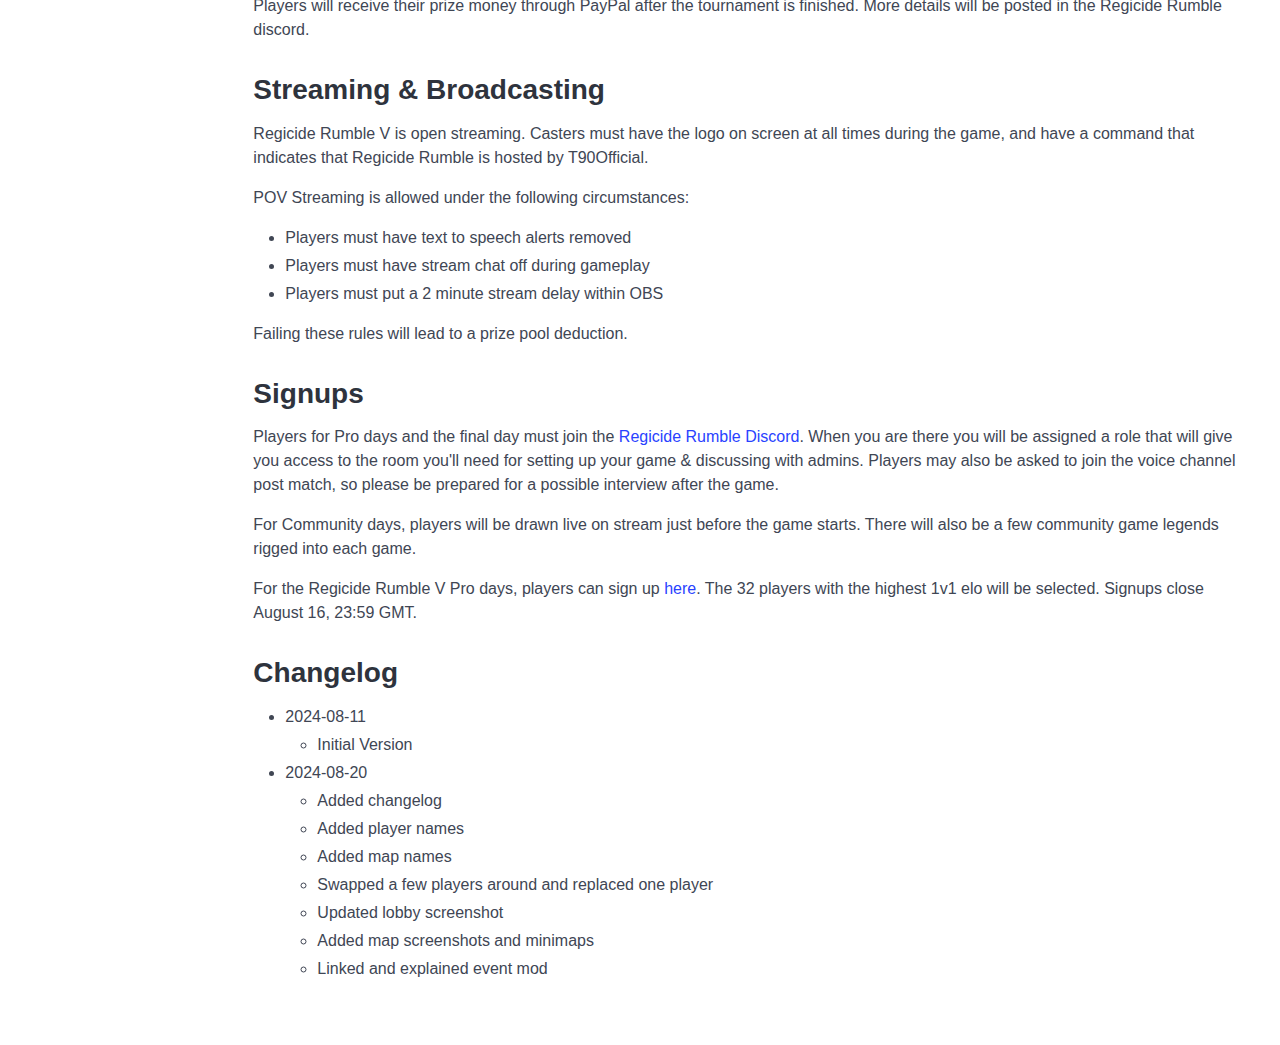
==== commit 07cfe042: "Link and explain event mod" ====
--- a/rr5/index.html
+++ b/rr5/index.html
@@ -84,8 +84,14 @@
         </p>
 
         <div class="notification is-info is-light">
-          🛈 All maps will be available in the official Regicide Rumble V Maps Mod.
+          🛈 All maps are available in the official
+          <a href="https://www.ageofempires.com/mods/details/286333/">Regicide Rumble 5 Mod</a>.<br>
+          The host <b>must</b> select this data mod when creating the lobby. Otherwise, the maps will not be available.
         </div>
+
+        <p>
+          With the mod, Bombard Towers take up 1 population space. This is to discourage turtling :)
+        </p>
 
         <p>
           Before the match starts, 10 civilizations are banned globally to ensure good variety between different games.
@@ -98,7 +104,8 @@
         <p>
           My moderators will handle selecting the host, server, and ensuring lobby settings are correct.
           However, <a href="img/lobby.png">here is a screenshot of the lobby settings</a>.<br>
-          <strong>Make sure spectators are enabled when making the lobby!</strong>
+          <strong>Make sure spectators are enabled when making the lobby!</strong><br>
+          <strong>Make sure the Regicide Rumble 5 data mod is selected when making the lobby!</strong>
         </p>
 
         <h2 id="regicide-rules">Regicide Rules</h2>
@@ -519,6 +526,7 @@
             <li>Swapped a few players around and replaced one player</li>
             <li>Updated lobby screenshot</li>
             <li>Added map screenshots and minimaps</li>
+            <li>Linked and explained event mod</li>
           </ul>
           </li>
         </ul>
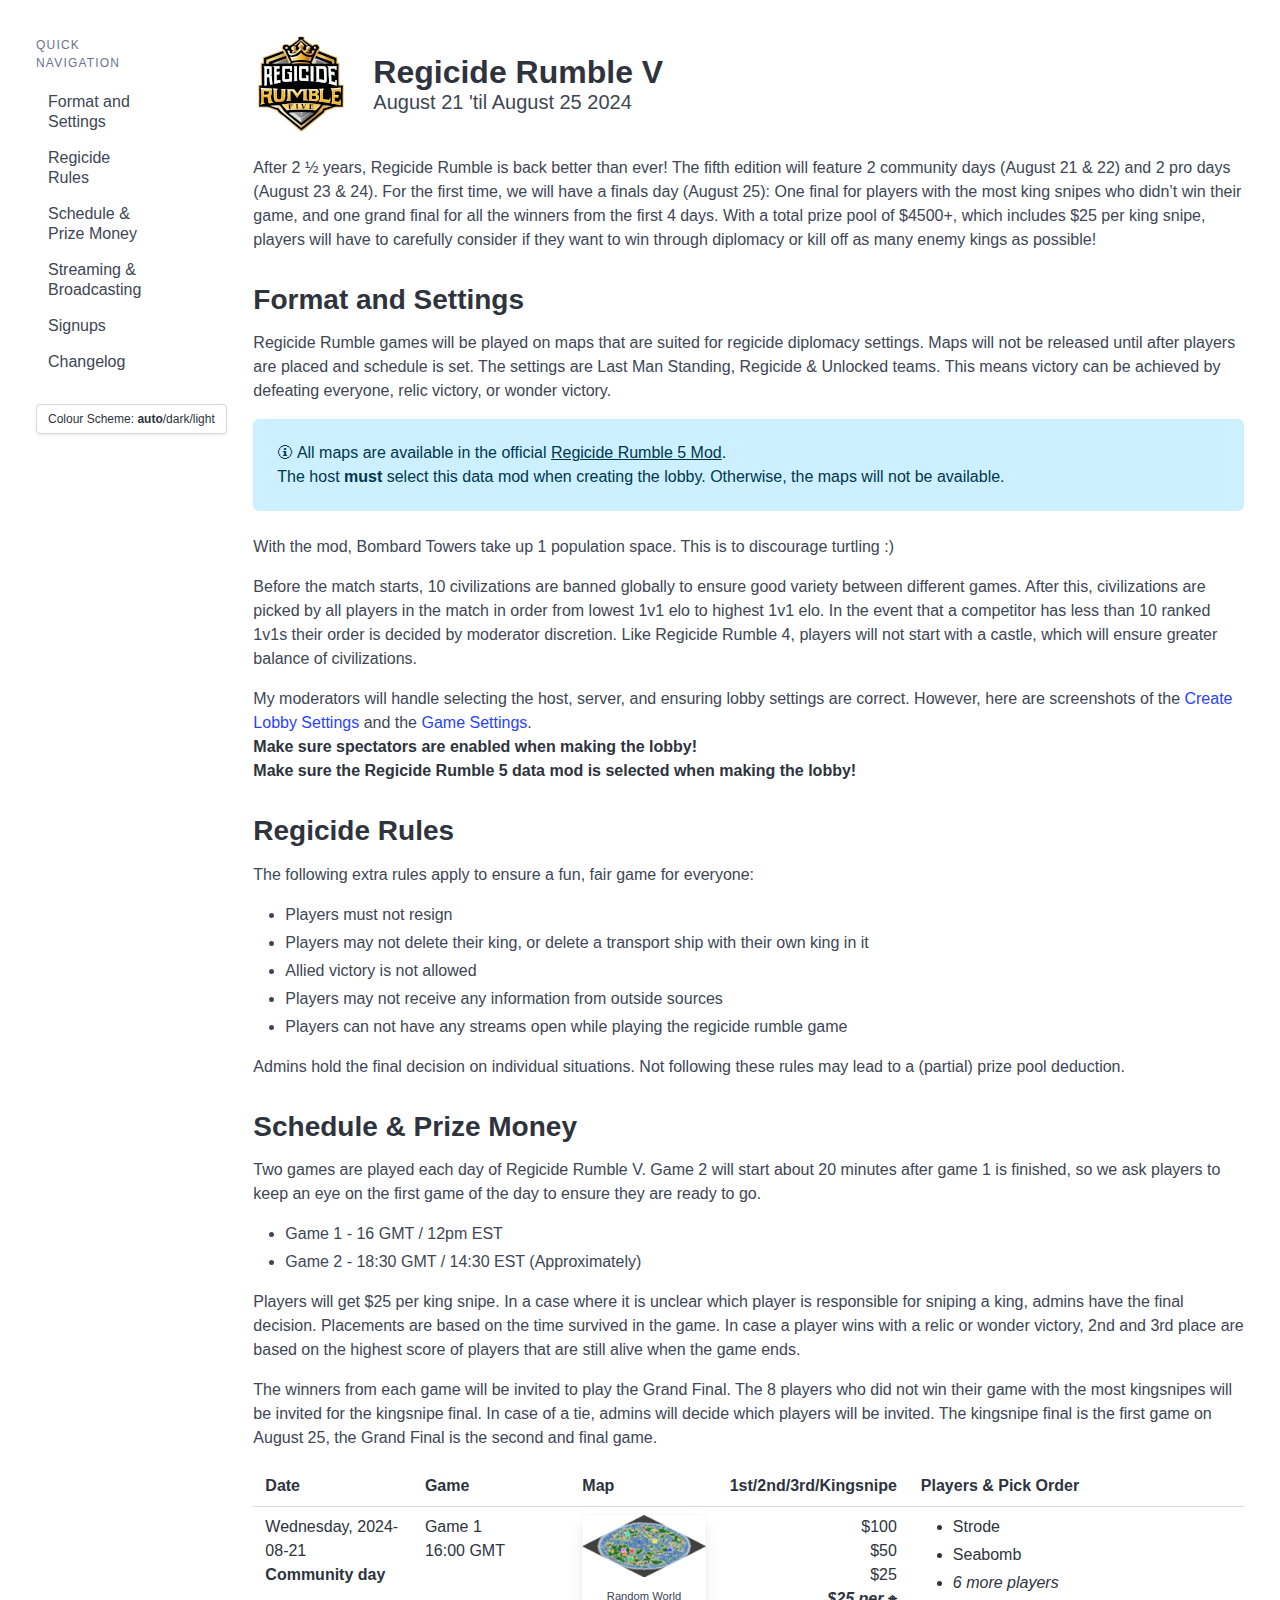
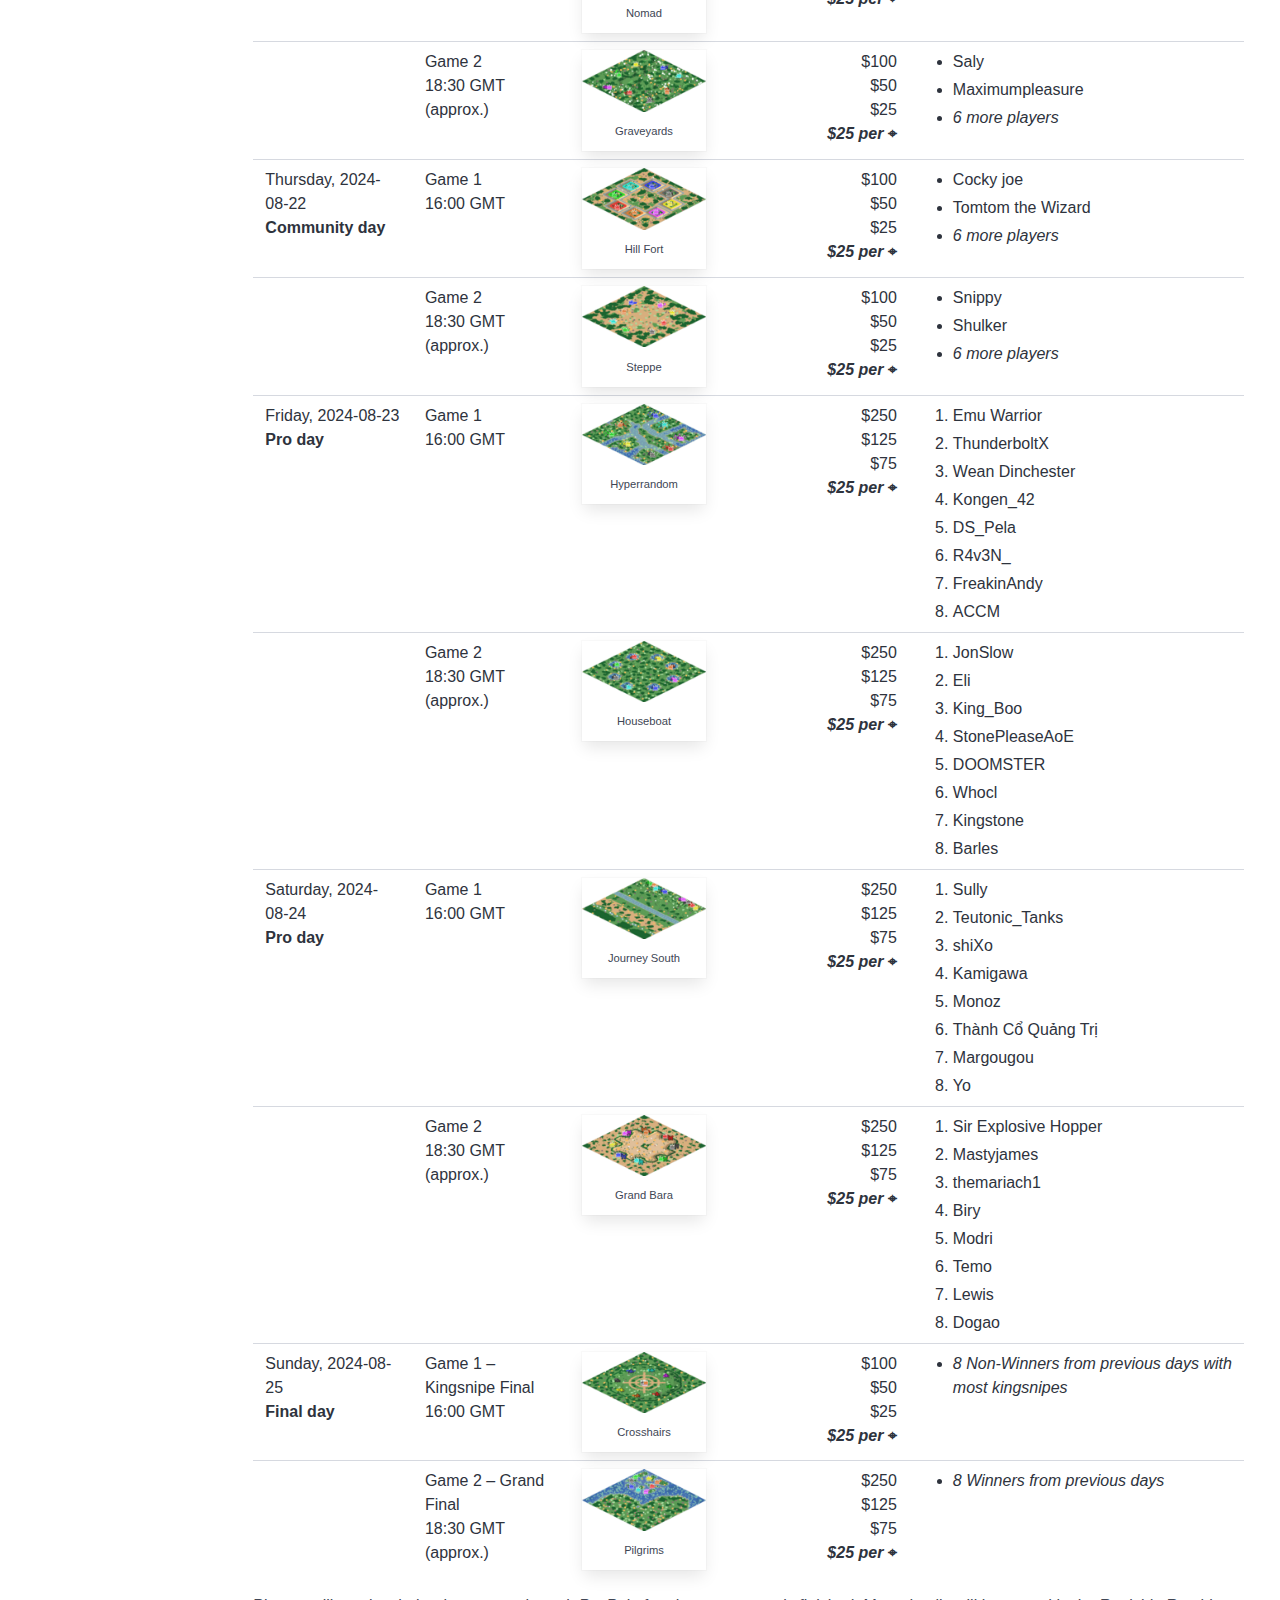
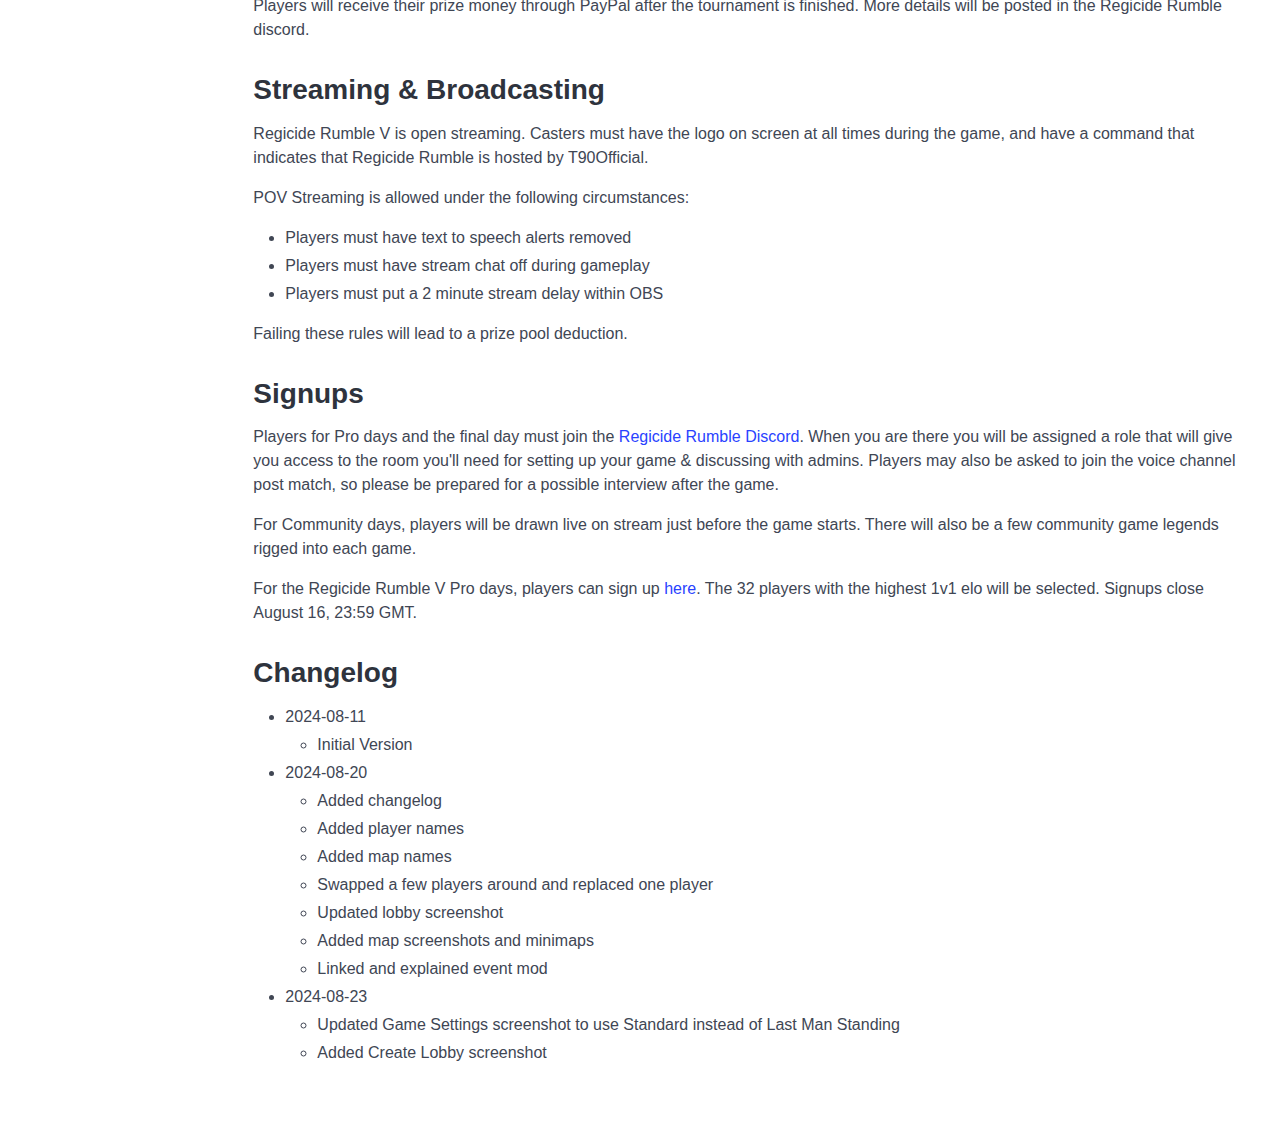
==== commit 911d2edc: "Update screenshots" ====
--- a/rr5/index.html
+++ b/rr5/index.html
@@ -17,8 +17,8 @@
   <meta property="og:image" content="https://t90official.de/rr5/icon.png">
   <meta property="og:image:alt" content="Regicide Rumble 5">
 
-  <link rel="icon" href="/favicon.ico" sizes="any">
-  <link rel="icon" href="/icon.png" type="image/png">
+  <link rel="icon" href="./favicon.ico" sizes="any">
+  <link rel="icon" href="./icon.png" type="image/png">
   <link rel="apple-touch-icon" href="icon.png">
 
   <link rel="manifest" href="site.webmanifest">
@@ -103,7 +103,8 @@
         </p>
         <p>
           My moderators will handle selecting the host, server, and ensuring lobby settings are correct.
-          However, <a href="img/lobby.png">here is a screenshot of the lobby settings</a>.<br>
+          However, here are screenshots of the <a href="img/create-lobby.png?1724403735">Create Lobby Settings </a>
+          and the <a href="img/lobby.png?1724403735">Game Settings</a>.<br>
           <strong>Make sure spectators are enabled when making the lobby!</strong><br>
           <strong>Make sure the Regicide Rumble 5 data mod is selected when making the lobby!</strong>
         </p>
@@ -527,6 +528,12 @@
             <li>Updated lobby screenshot</li>
             <li>Added map screenshots and minimaps</li>
             <li>Linked and explained event mod</li>
+          </ul>
+          </li>
+          <li>2024-08-23
+          <ul>
+            <li>Updated Game Settings screenshot to use Standard instead of Last Man Standing</li>
+            <li>Added Create Lobby screenshot</li>
           </ul>
           </li>
         </ul>
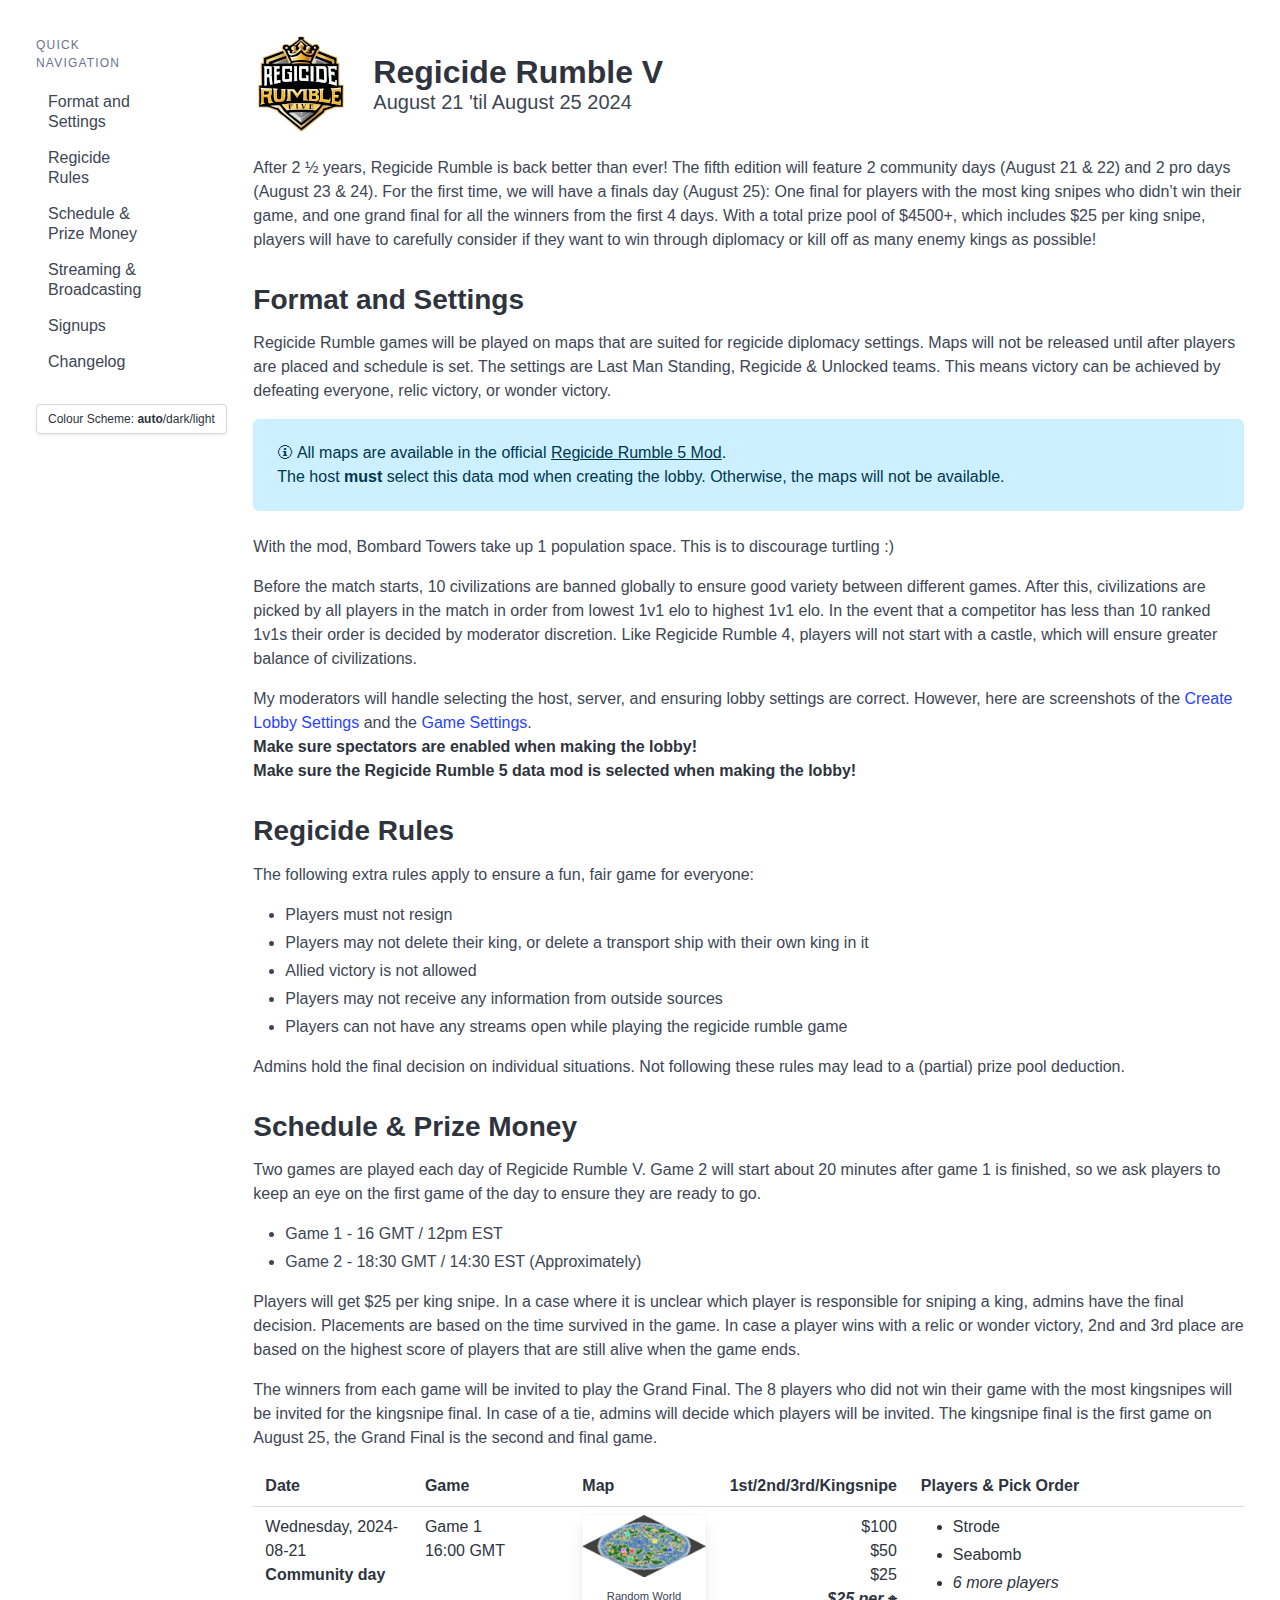
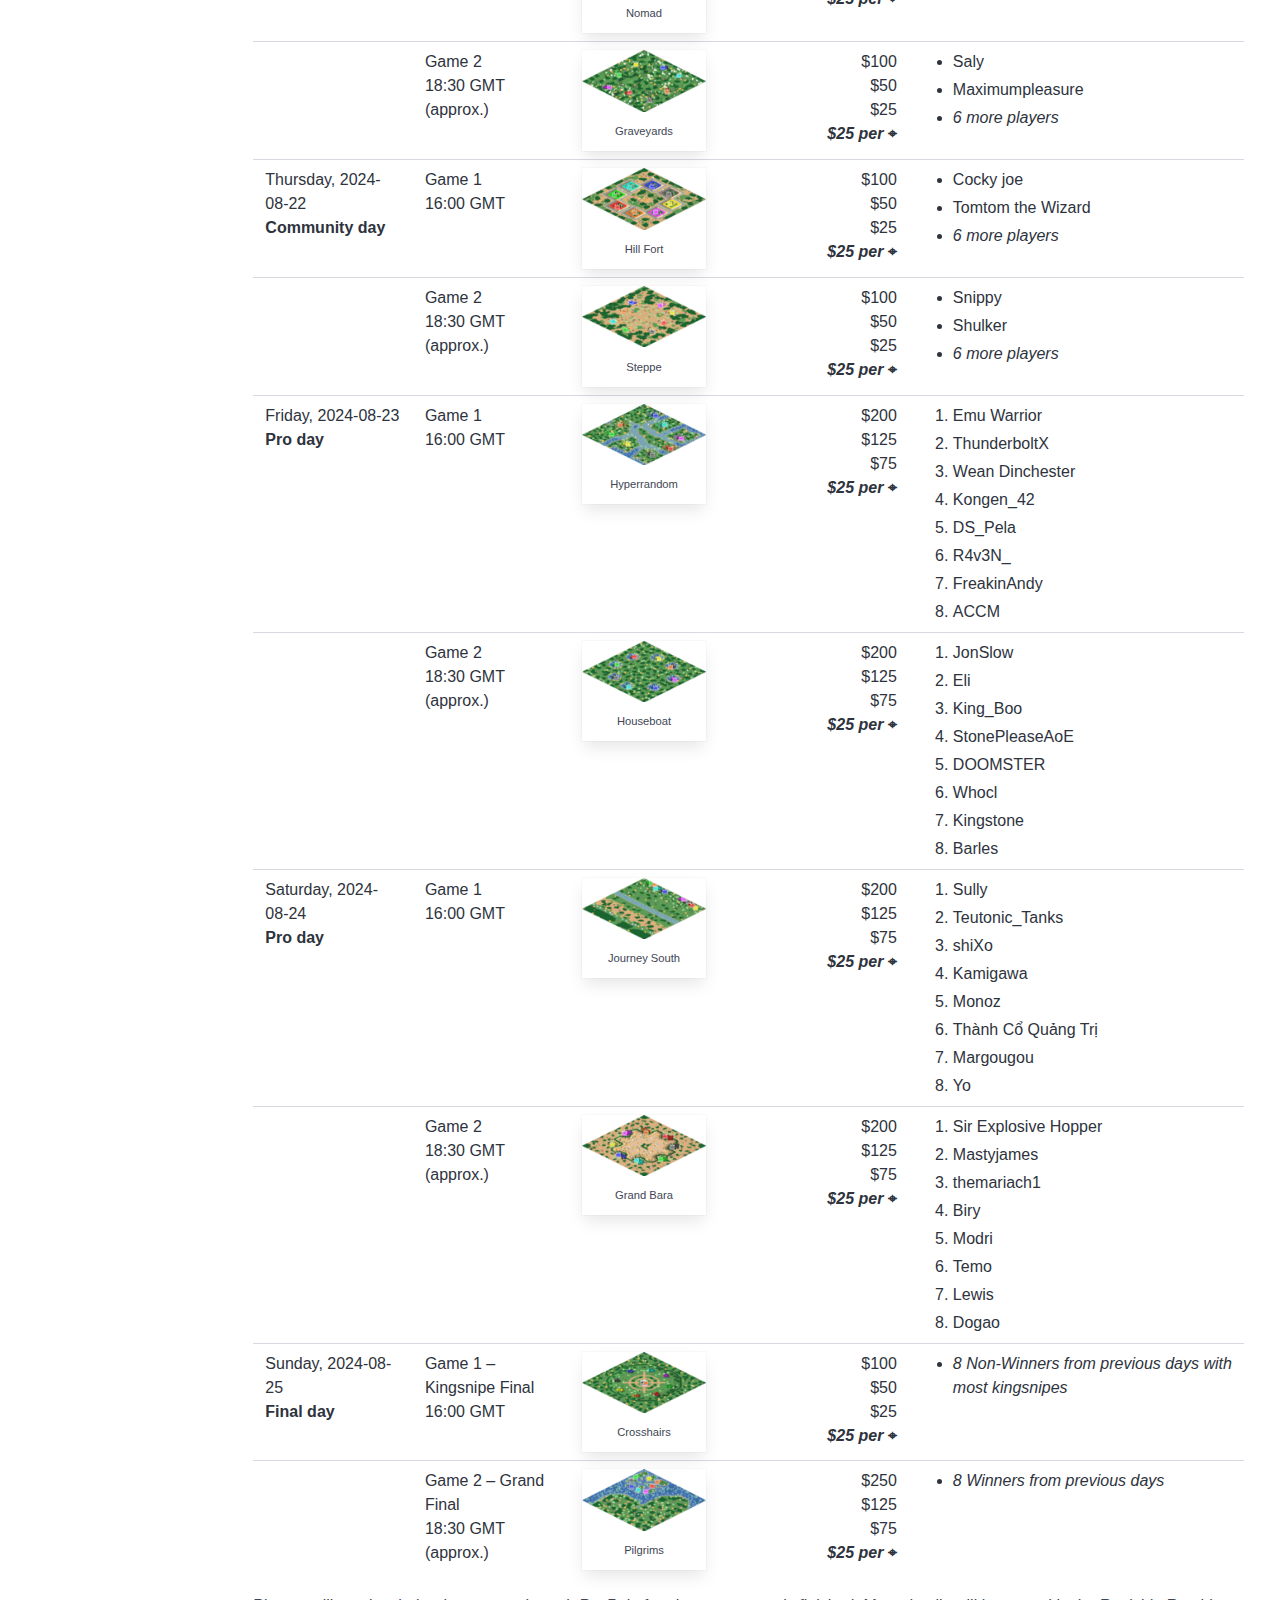
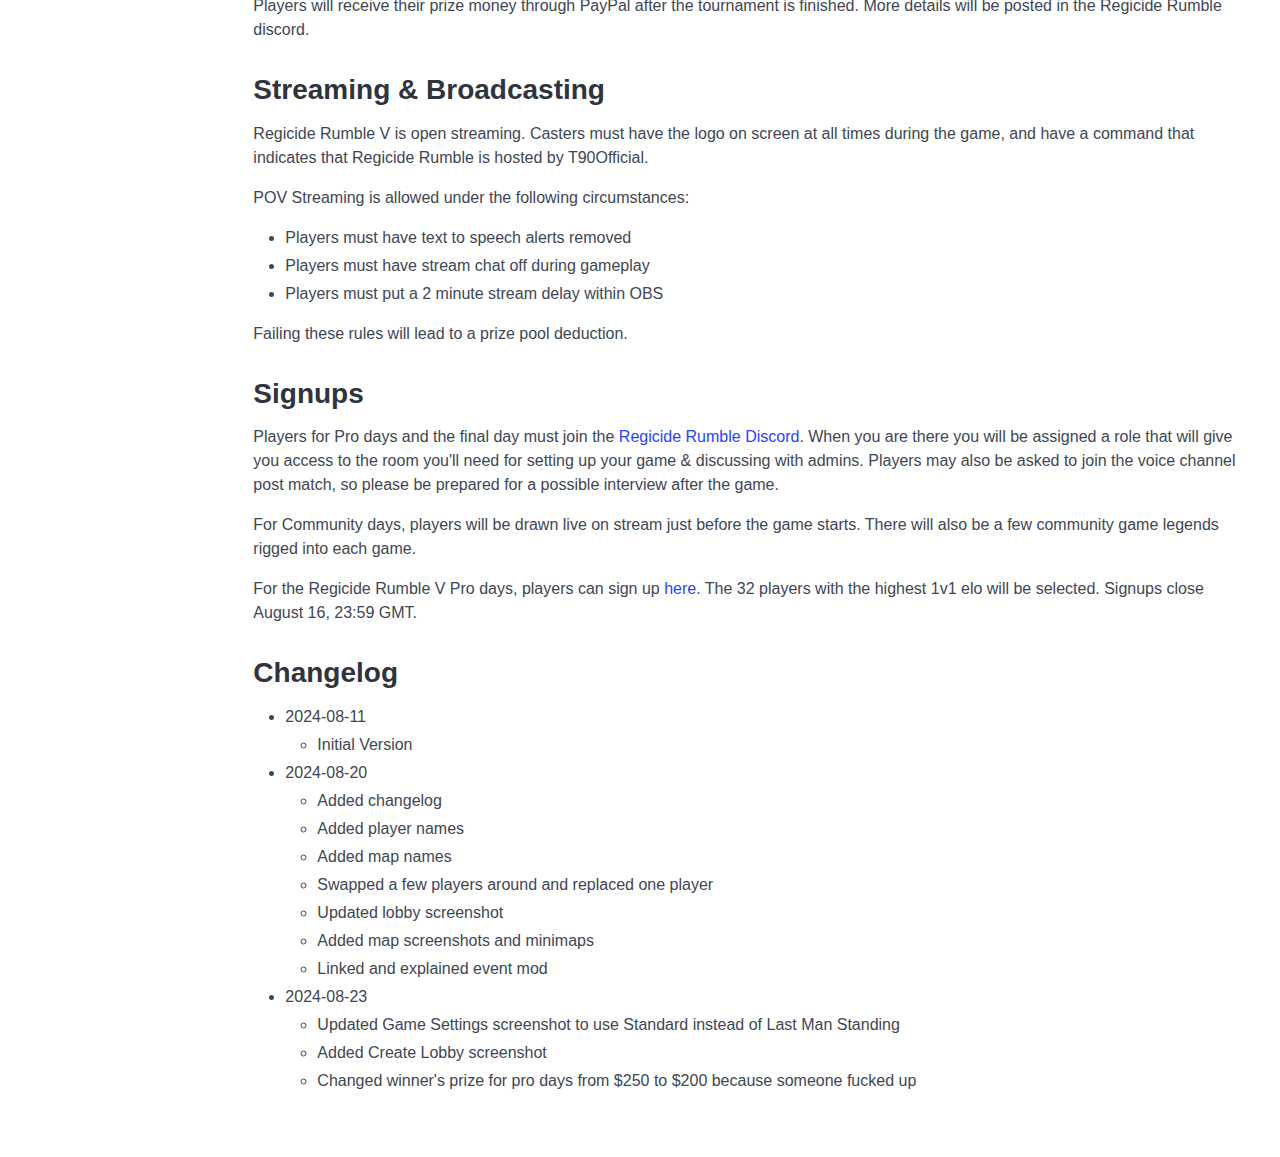
==== commit a21cc804: "Change winner's prize for pro days $250 → $200" ====
--- a/rr5/index.html
+++ b/rr5/index.html
@@ -297,7 +297,7 @@
                 </div>
               </a>
             </td>
-            <td>$250<br>$125<br>$75<br><b><i>$25 per </i>⌖</b></td>
+            <td>$200<br>$125<br>$75<br><b><i>$25 per </i>⌖</b></td>
             <td>
               <ol>
                 <li>Emu Warrior</li>
@@ -331,7 +331,7 @@
                 </div>
               </a>
             </td>
-            <td>$250<br>$125<br>$75<br><b><i>$25 per </i>⌖</b></td>
+            <td>$200<br>$125<br>$75<br><b><i>$25 per </i>⌖</b></td>
             <td>
               <ol>
                 <li>JonSlow</li>
@@ -365,7 +365,7 @@
                 </div>
               </a>
             </td>
-            <td>$250<br>$125<br>$75<br><b><i>$25 per </i>⌖</b></td>
+            <td>$200<br>$125<br>$75<br><b><i>$25 per </i>⌖</b></td>
             <td>
               <ol>
                 <li>Sully</li>
@@ -399,7 +399,7 @@
                 </div>
               </a>
             </td>
-            <td>$250<br>$125<br>$75<br><b><i>$25 per </i>⌖</b></td>
+            <td>$200<br>$125<br>$75<br><b><i>$25 per </i>⌖</b></td>
             <td>
               <ol>
                 <li>Sir Explosive Hopper</li>
@@ -534,6 +534,7 @@
           <ul>
             <li>Updated Game Settings screenshot to use Standard instead of Last Man Standing</li>
             <li>Added Create Lobby screenshot</li>
+            <li>Changed winner's prize for pro days from $250 to $200 because someone fucked up</li>
           </ul>
           </li>
         </ul>
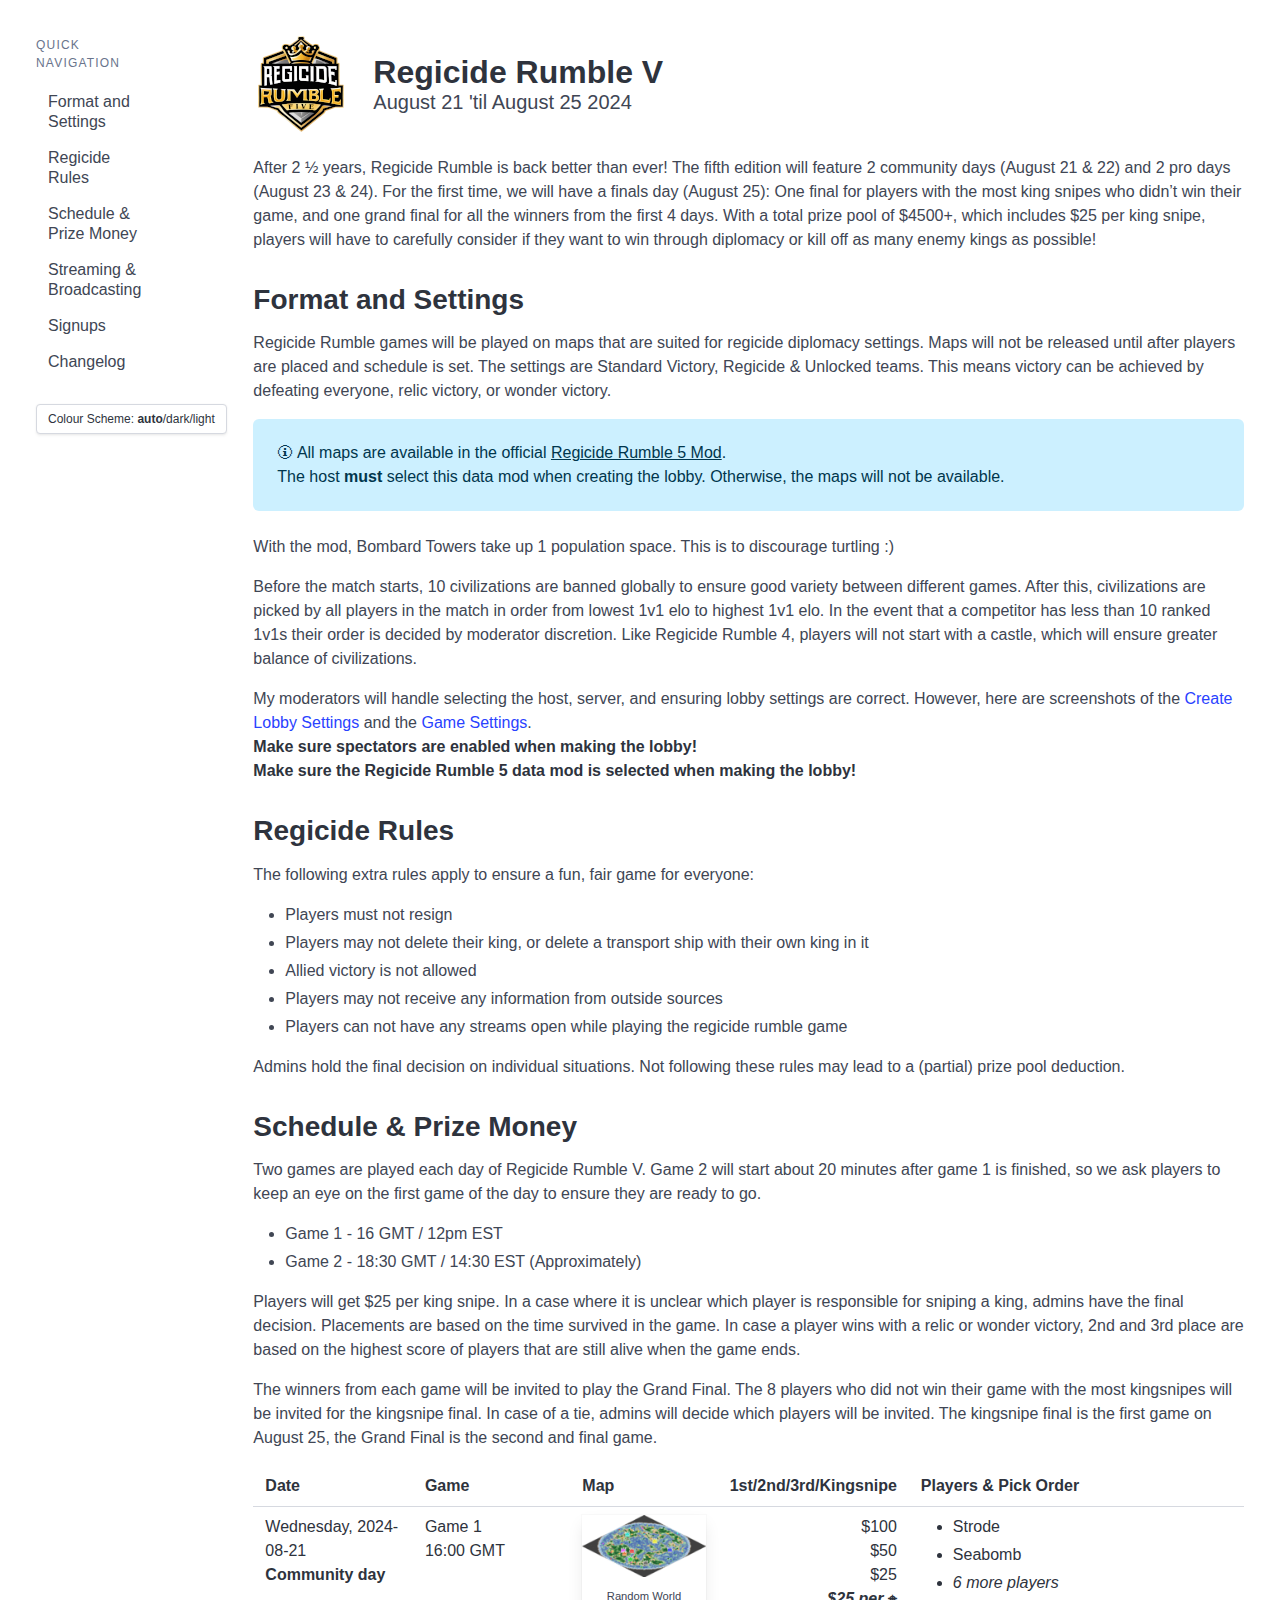
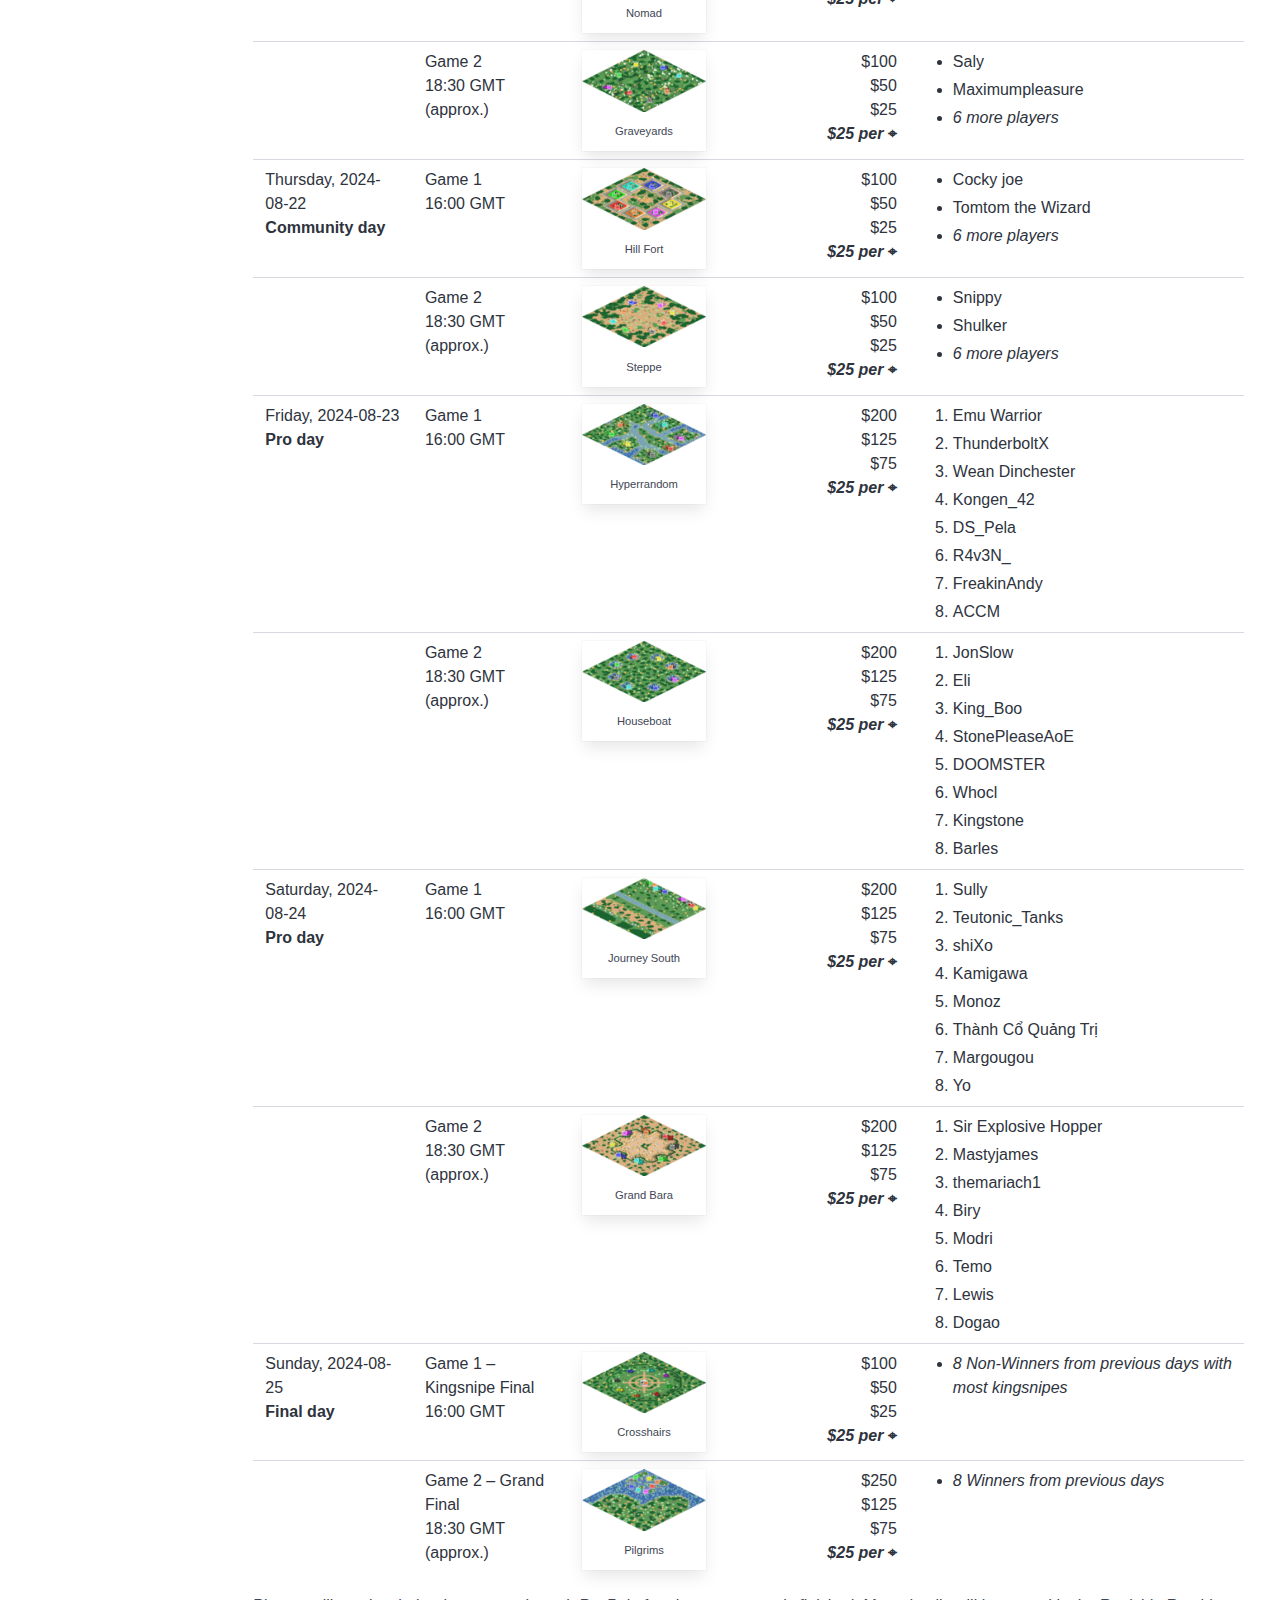
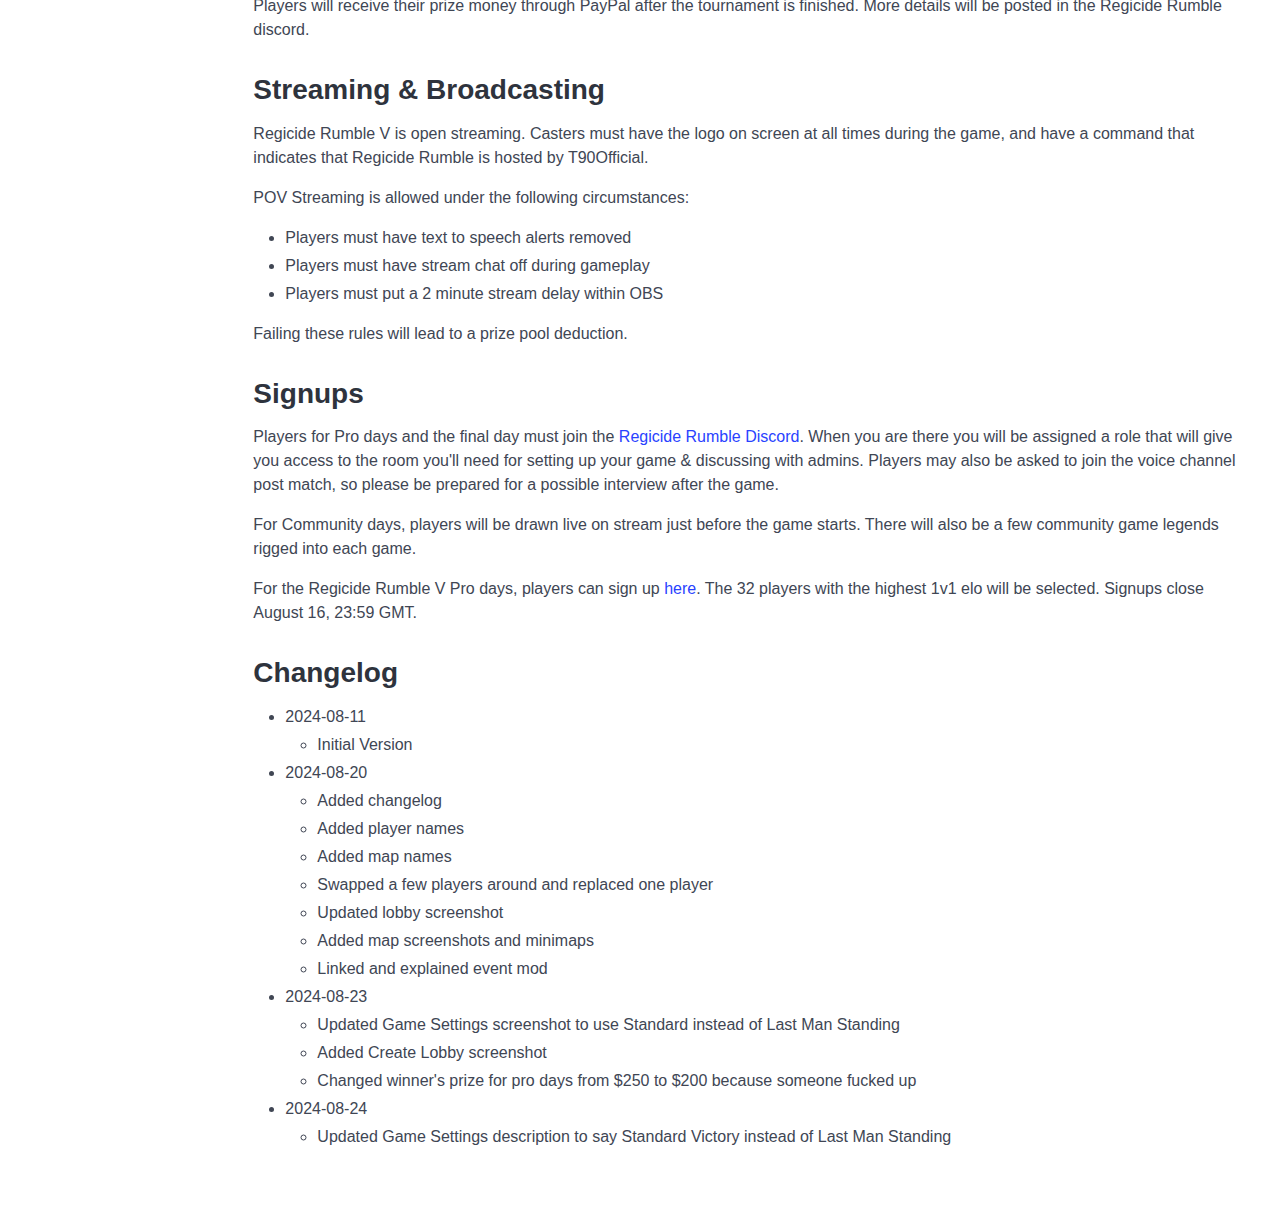
==== commit a433f6a0: "Make textual description match game settings screenshot" ====
--- a/rr5/index.html
+++ b/rr5/index.html
@@ -79,7 +79,7 @@
 
         <p>
           Regicide Rumble games will be played on maps that are suited for regicide diplomacy settings. Maps will not be
-          released until after players are placed and schedule is set. The settings are Last Man Standing, Regicide &
+          released until after players are placed and schedule is set. The settings are Standard Victory, Regicide &
           Unlocked teams. This means victory can be achieved by defeating everyone, relic victory, or wonder victory.
         </p>
 
@@ -537,6 +537,11 @@
             <li>Changed winner's prize for pro days from $250 to $200 because someone fucked up</li>
           </ul>
           </li>
+          <li>2024-08-24
+          <ul>
+            <li>Updated Game Settings description to say Standard Victory instead of Last Man Standing</li>
+          </ul>
+          </li>
         </ul>
       </div>
     </div>
